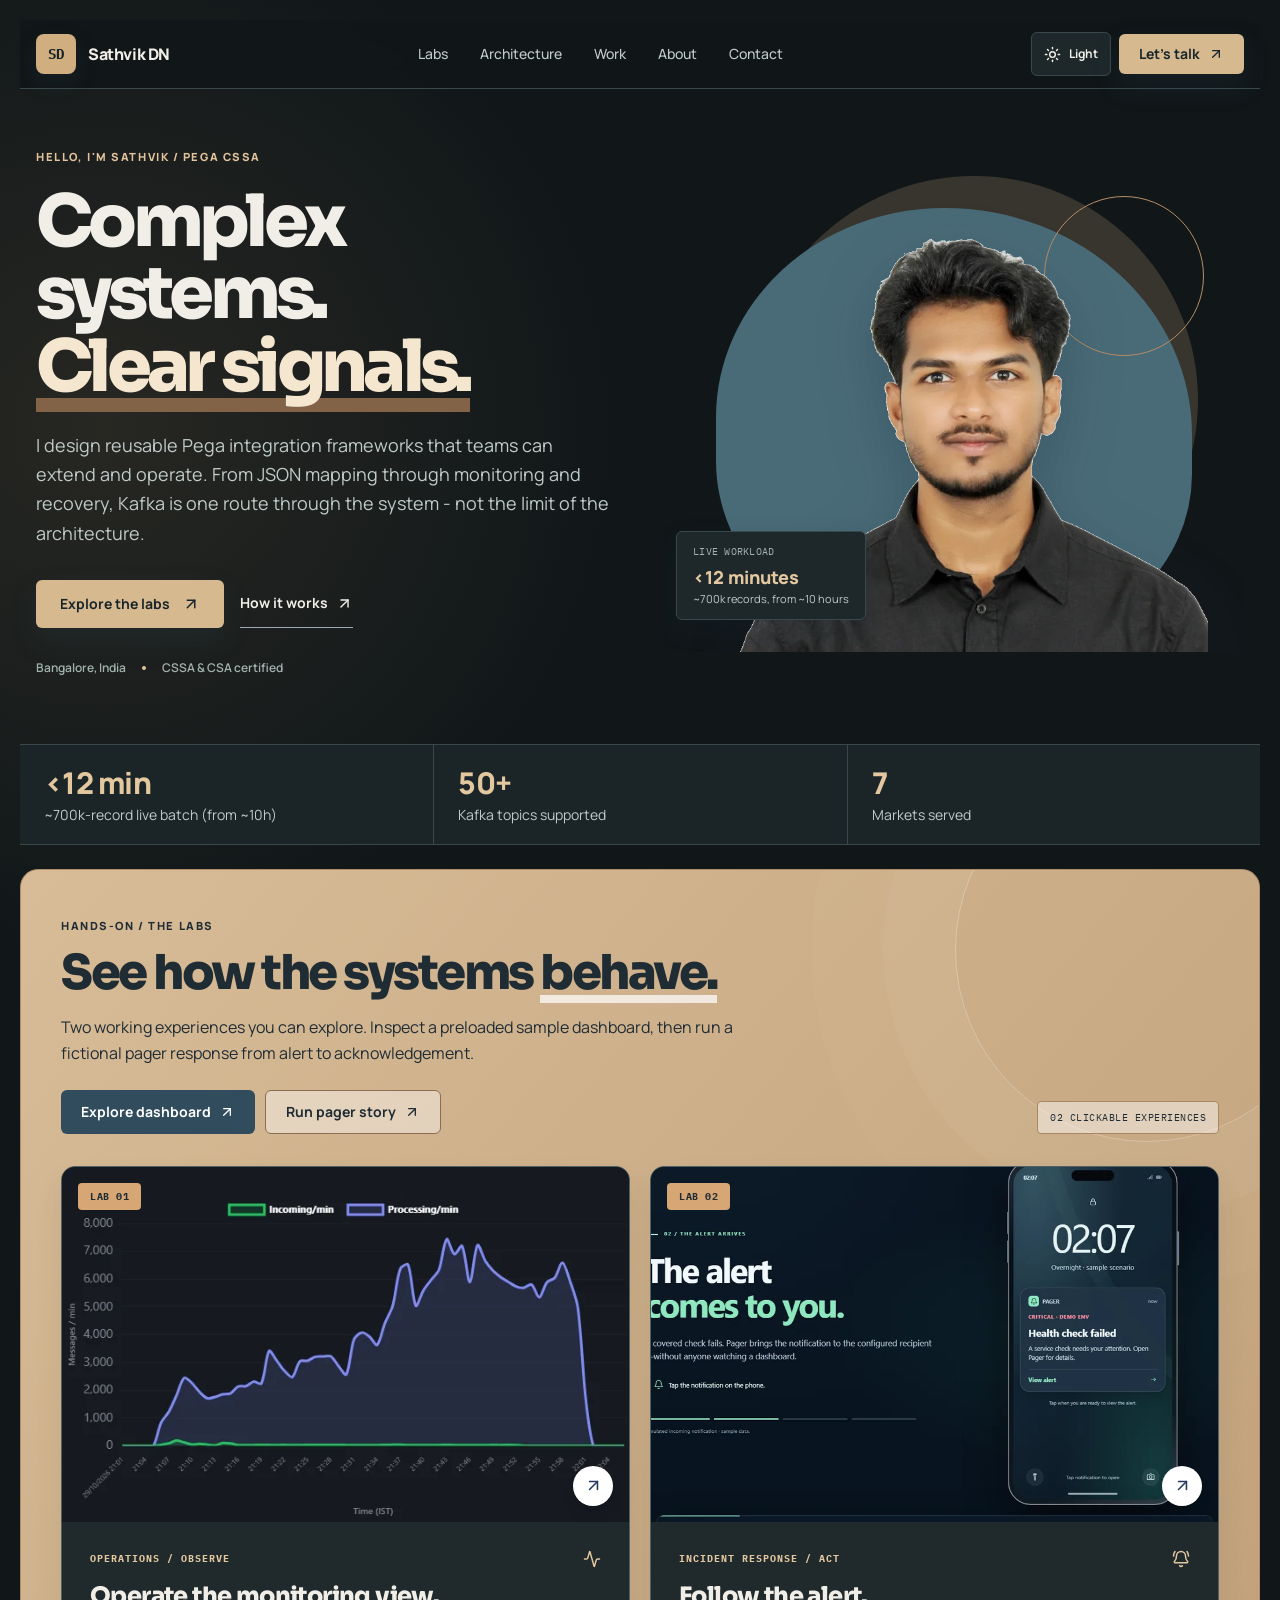
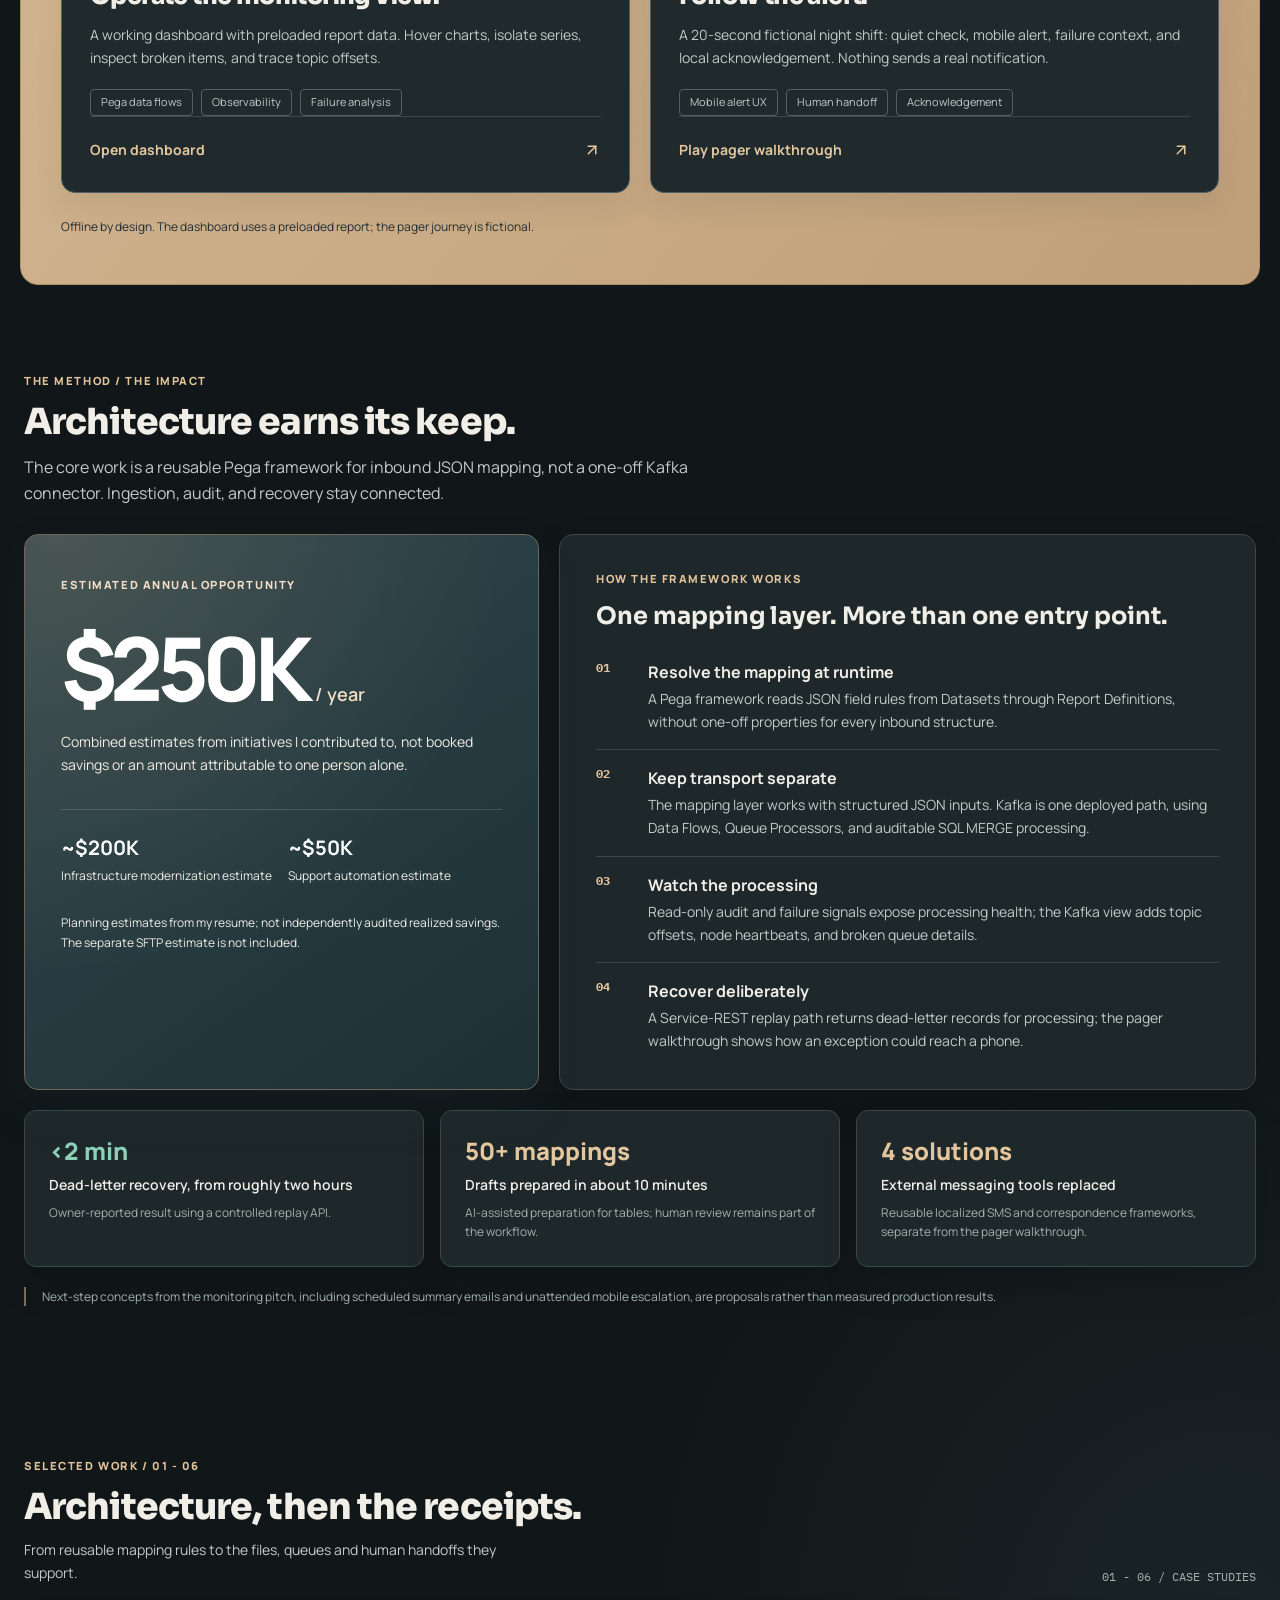
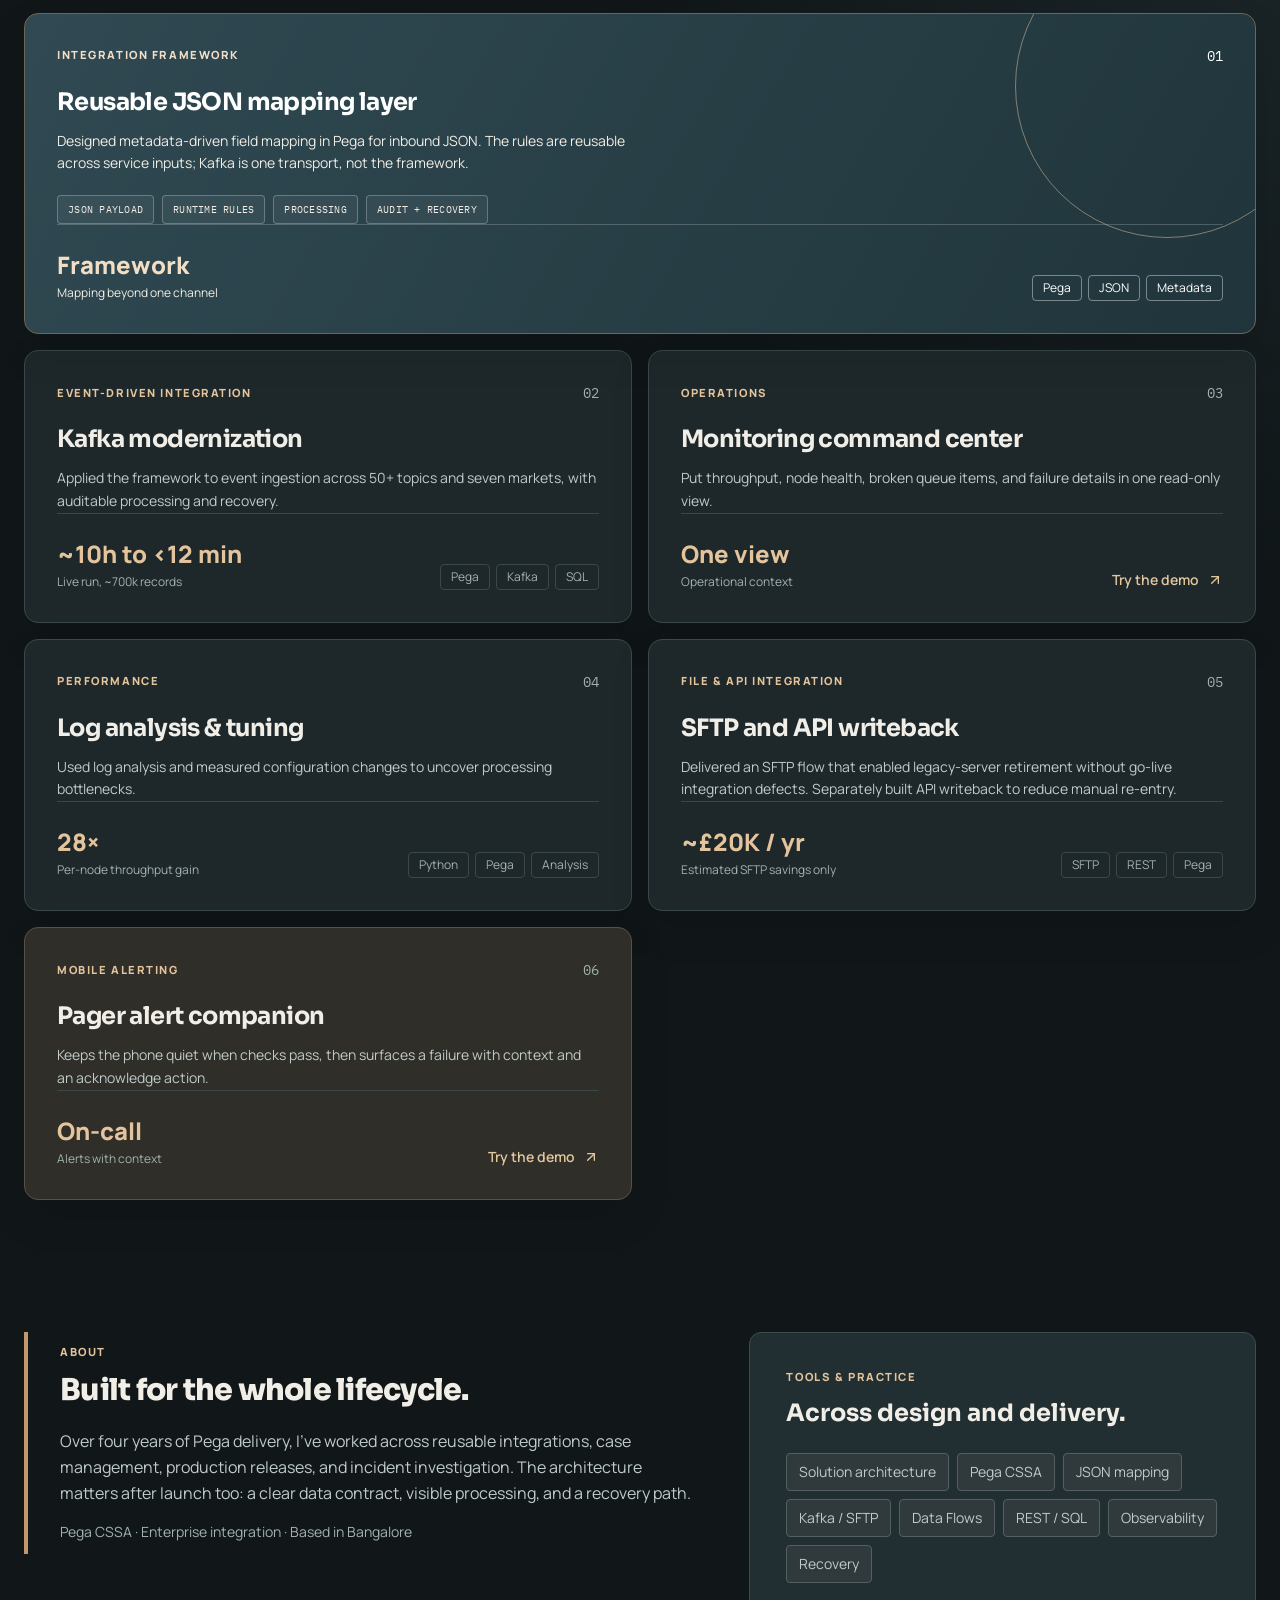
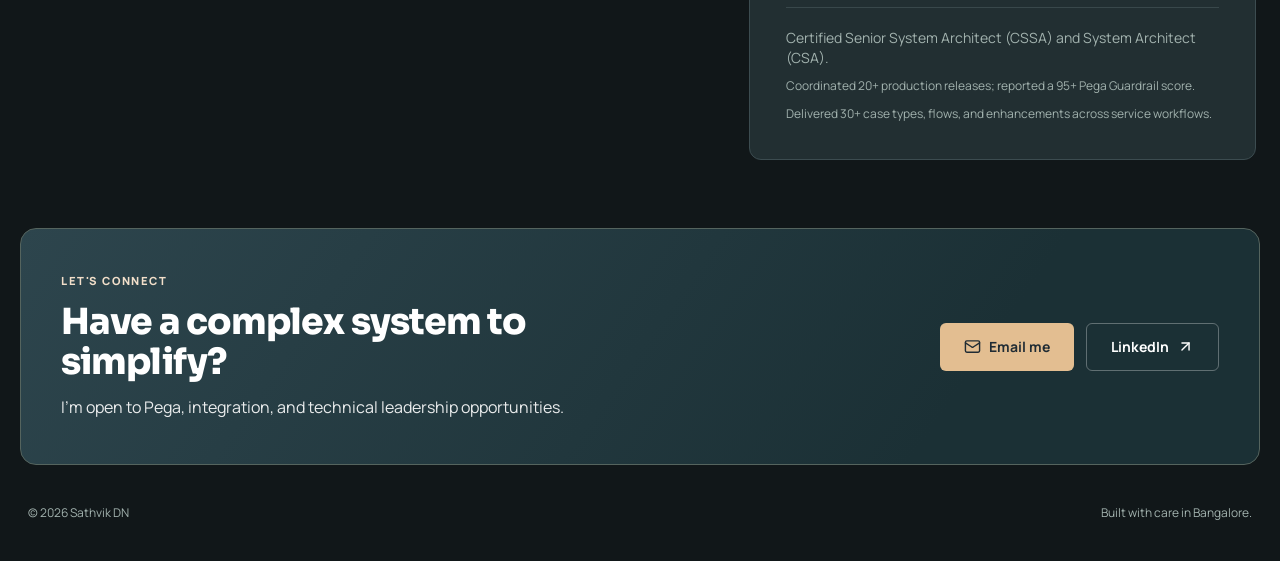
==== index.html @ d4ae4725 "Publish static portfolio site" ====
<!doctype html>
<html lang="en">
  <head>
    <meta charset="UTF-8" />
    <link rel="icon" type="image/svg+xml" href="./favicon.svg" />
    <meta name="viewport" content="width=device-width, initial-scale=1.0" />
    <title>Sathvik DN | Integration &amp; Solution Architecture</title>
    <meta name="description" content="Pega CSSA building reusable JSON mapping frameworks, Kafka integrations, operational monitoring and recovery paths. Explore interactive architecture labs." />
    <meta name="theme-color" content="#111719" />
    <script>
      try {
        document.documentElement.dataset.theme = localStorage.getItem('portfolio-theme') === 'light' ? 'light' : 'dark'
      } catch {
        document.documentElement.dataset.theme = 'dark'
      }
      document.querySelector('meta[name="theme-color"]').content = document.documentElement.dataset.theme === 'dark' ? '#111719' : '#ebe7df'
    </script>
    <meta property="og:title" content="Sathvik DN | Integration &amp; Solution Architecture" />
    <meta property="og:description" content="Architecture that ships: reusable mapping frameworks, observable processing, and two interactive labs." />
    <meta property="og:type" content="website" />
    <link rel="preconnect" href="https://fonts.googleapis.com" />
    <link rel="preconnect" href="https://fonts.gstatic.com" crossorigin />
    <link href="https://fonts.googleapis.com/css2?family=IBM+Plex+Mono:wght@400;500;600;700&family=Manrope:wght@400;500;600;700;800&family=Sora:wght@400;600;700;800&display=swap" rel="stylesheet" />
    <script type="module" crossorigin src="./assets/index-BDauHjuZ.js"></script>
    <link rel="stylesheet" crossorigin href="./assets/index-CtzD6xpS.css">
  </head>
  <body>
    <div id="root"></div>
  </body>
</html>
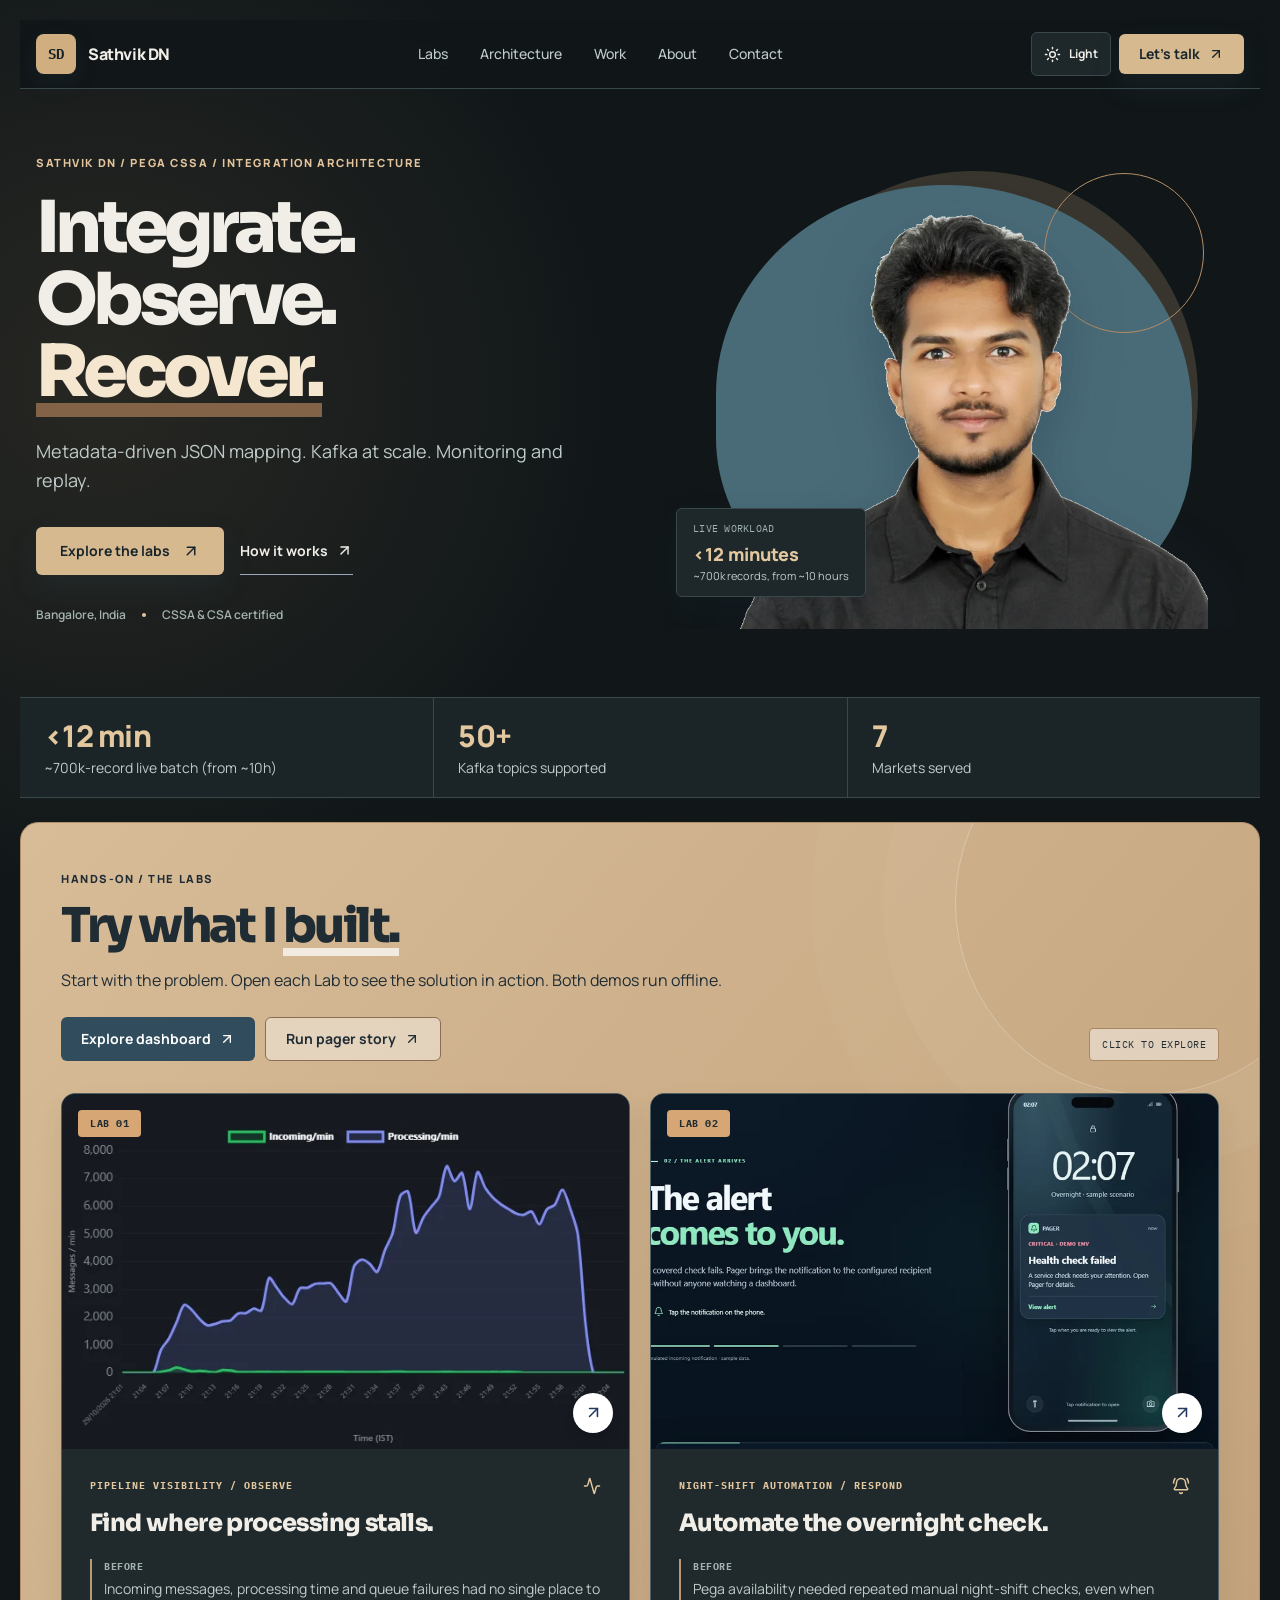
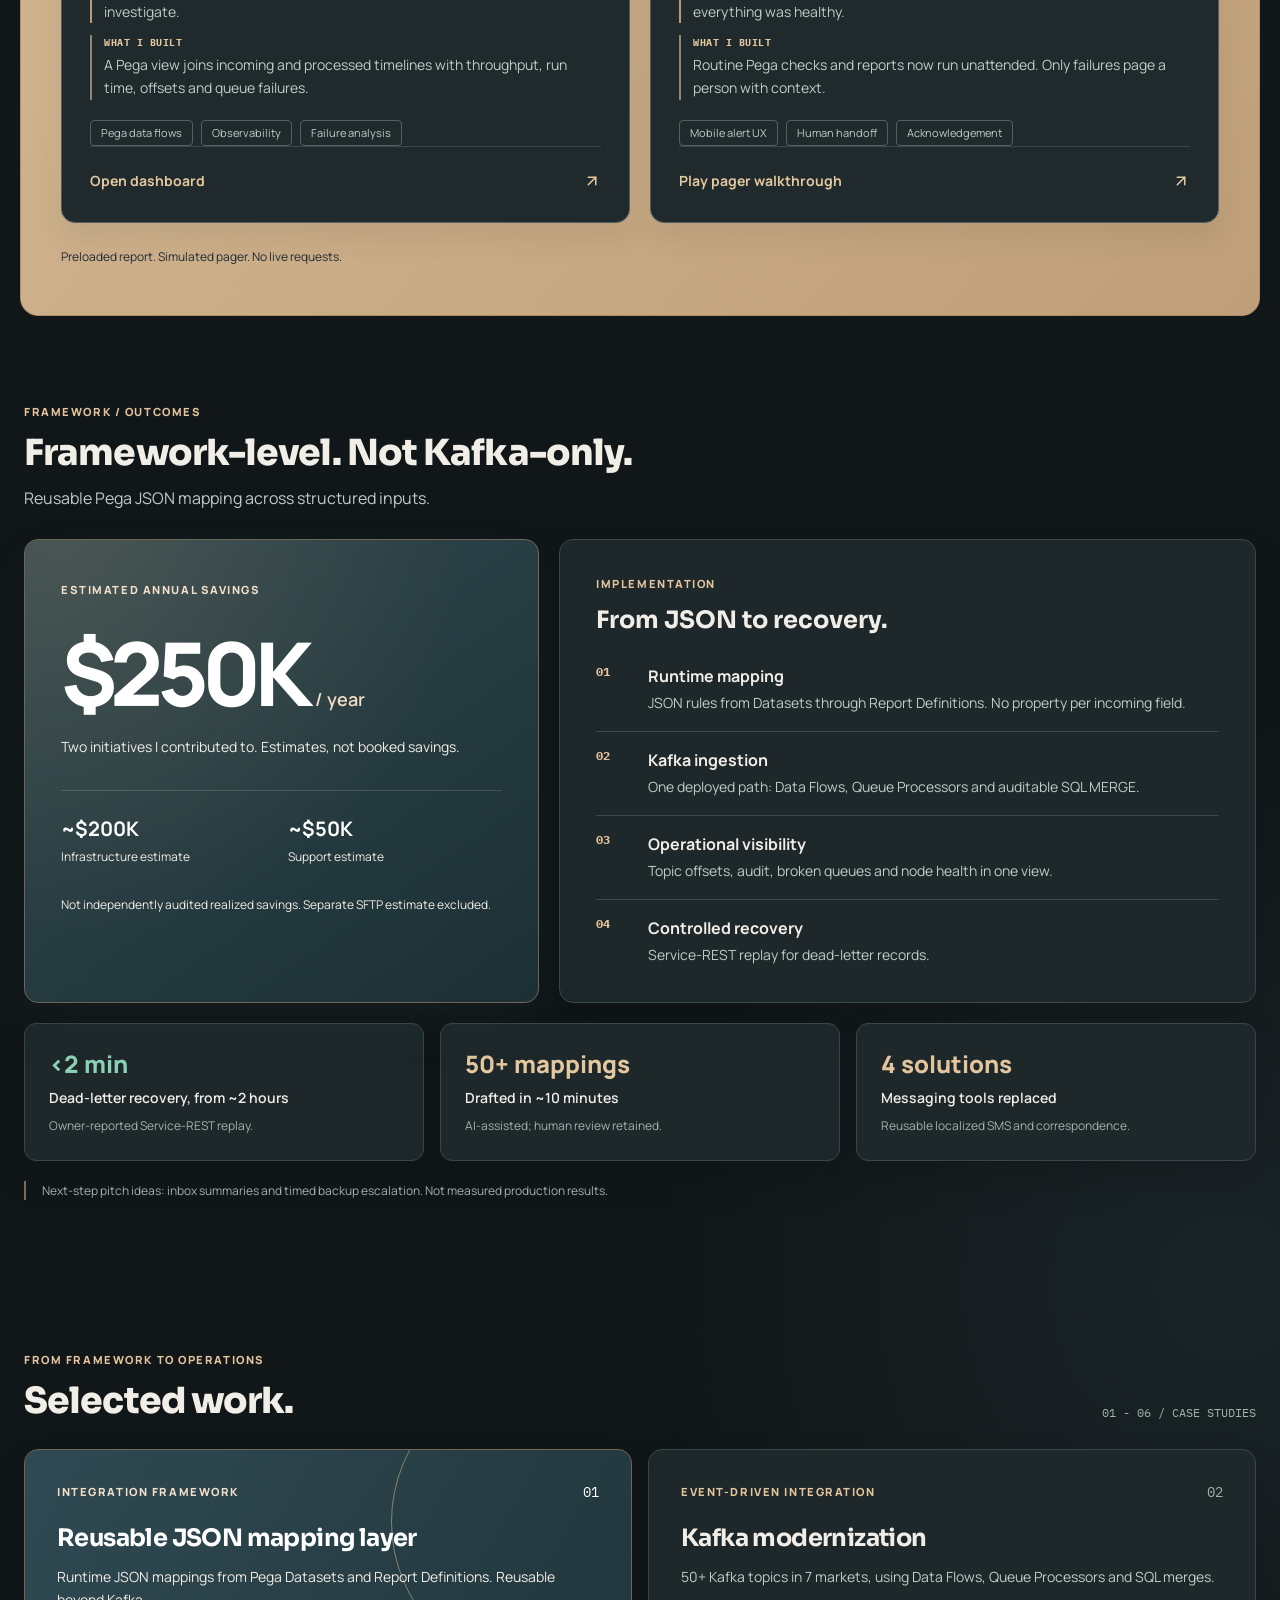
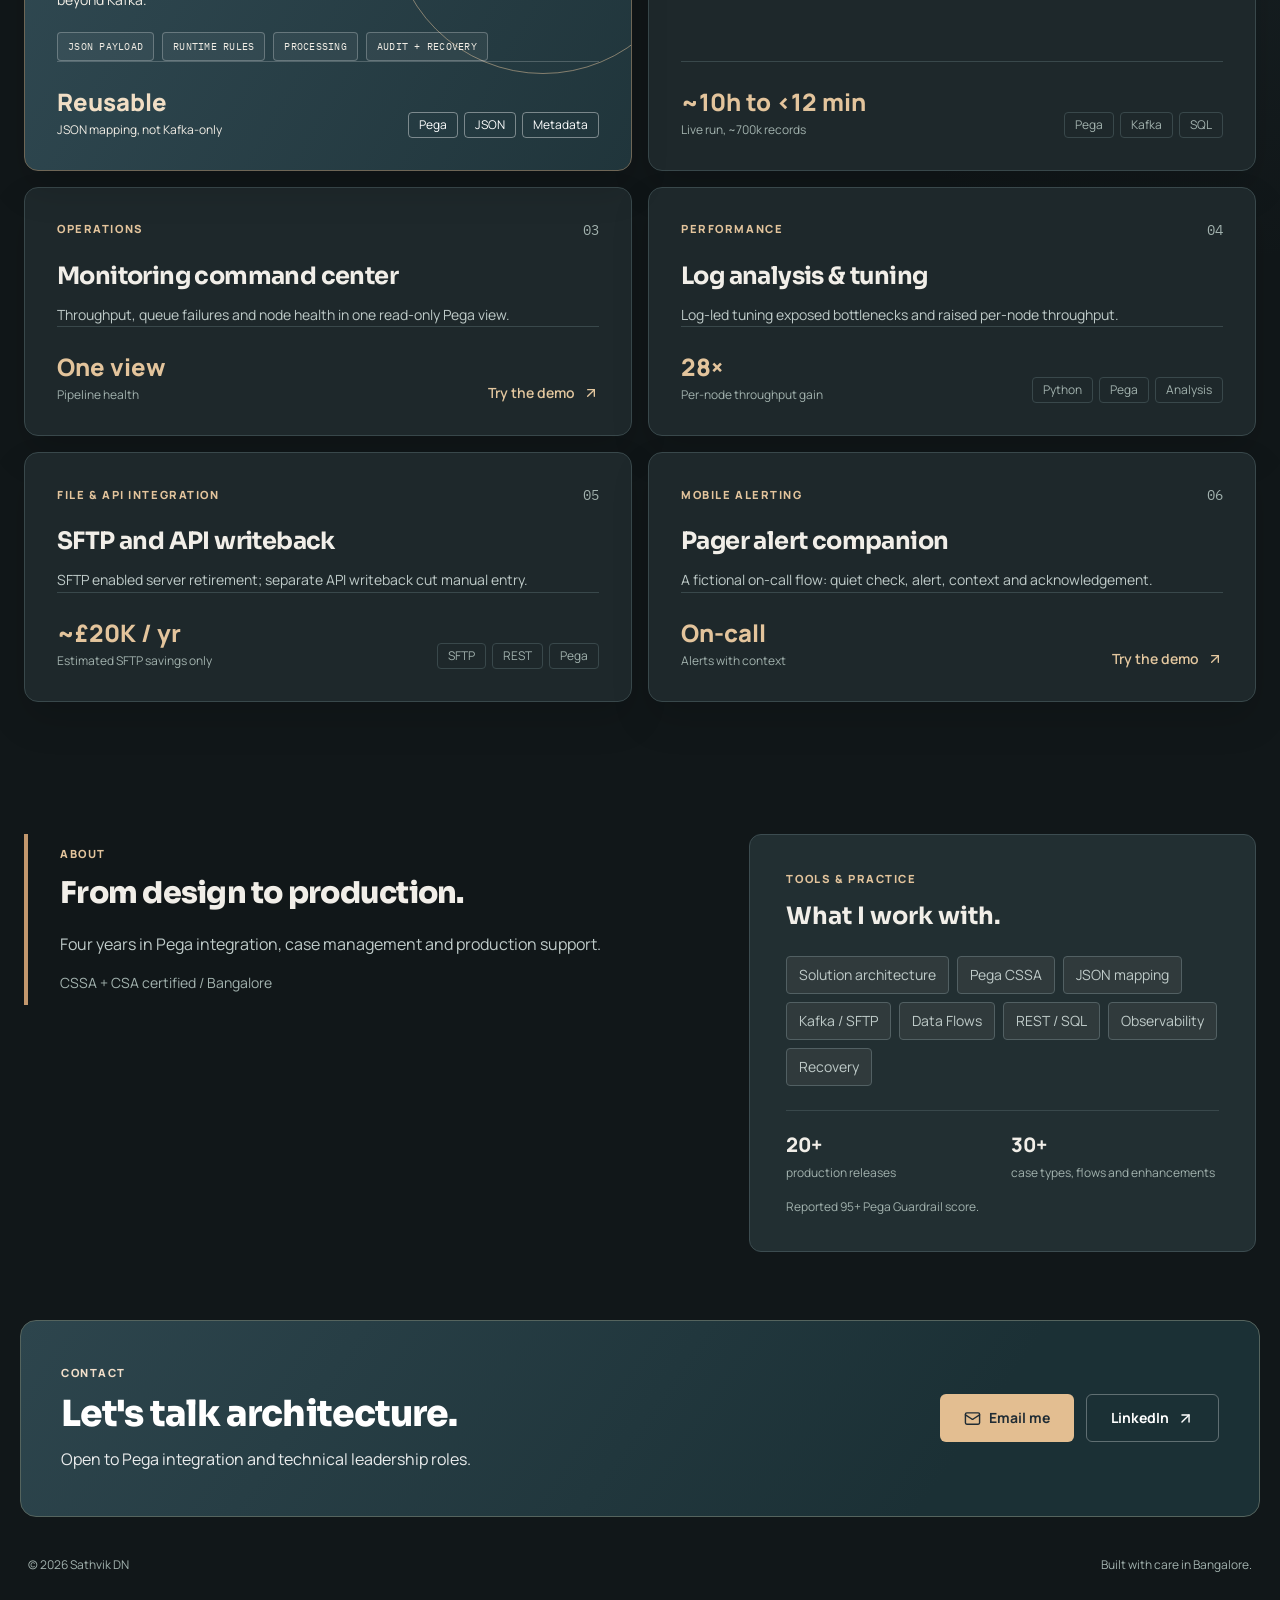
==== commit 79e6f5a8: "Update portfolio Labs and work layout" ====
--- a/index.html
+++ b/index.html
@@ -4,8 +4,8 @@
     <meta charset="UTF-8" />
     <link rel="icon" type="image/svg+xml" href="./favicon.svg" />
     <meta name="viewport" content="width=device-width, initial-scale=1.0" />
-    <title>Sathvik DN | Integration &amp; Solution Architecture</title>
-    <meta name="description" content="Pega CSSA building reusable JSON mapping frameworks, Kafka integrations, operational monitoring and recovery paths. Explore interactive architecture labs." />
+    <title>Sathvik DN | Pega CSSA &amp; Integration Engineering</title>
+    <meta name="description" content="Framework-level JSON mapping, 50+ Kafka topics, monitoring and recovery. Explore two offline labs." />
     <meta name="theme-color" content="#111719" />
     <script>
       try {
@@ -15,14 +15,14 @@
       }
       document.querySelector('meta[name="theme-color"]').content = document.documentElement.dataset.theme === 'dark' ? '#111719' : '#ebe7df'
     </script>
-    <meta property="og:title" content="Sathvik DN | Integration &amp; Solution Architecture" />
-    <meta property="og:description" content="Architecture that ships: reusable mapping frameworks, observable processing, and two interactive labs." />
+    <meta property="og:title" content="Sathvik DN | Pega CSSA &amp; Integration Engineering" />
+    <meta property="og:description" content="Pega integration frameworks, Kafka delivery and operational tooling. Explore the labs." />
     <meta property="og:type" content="website" />
     <link rel="preconnect" href="https://fonts.googleapis.com" />
     <link rel="preconnect" href="https://fonts.gstatic.com" crossorigin />
     <link href="https://fonts.googleapis.com/css2?family=IBM+Plex+Mono:wght@400;500;600;700&family=Manrope:wght@400;500;600;700;800&family=Sora:wght@400;600;700;800&display=swap" rel="stylesheet" />
-    <script type="module" crossorigin src="./assets/index-BDauHjuZ.js"></script>
-    <link rel="stylesheet" crossorigin href="./assets/index-CtzD6xpS.css">
+    <script type="module" crossorigin src="./assets/index-D3WcVI9D.js"></script>
+    <link rel="stylesheet" crossorigin href="./assets/index-XnU5l_dE.css">
   </head>
   <body>
     <div id="root"></div>
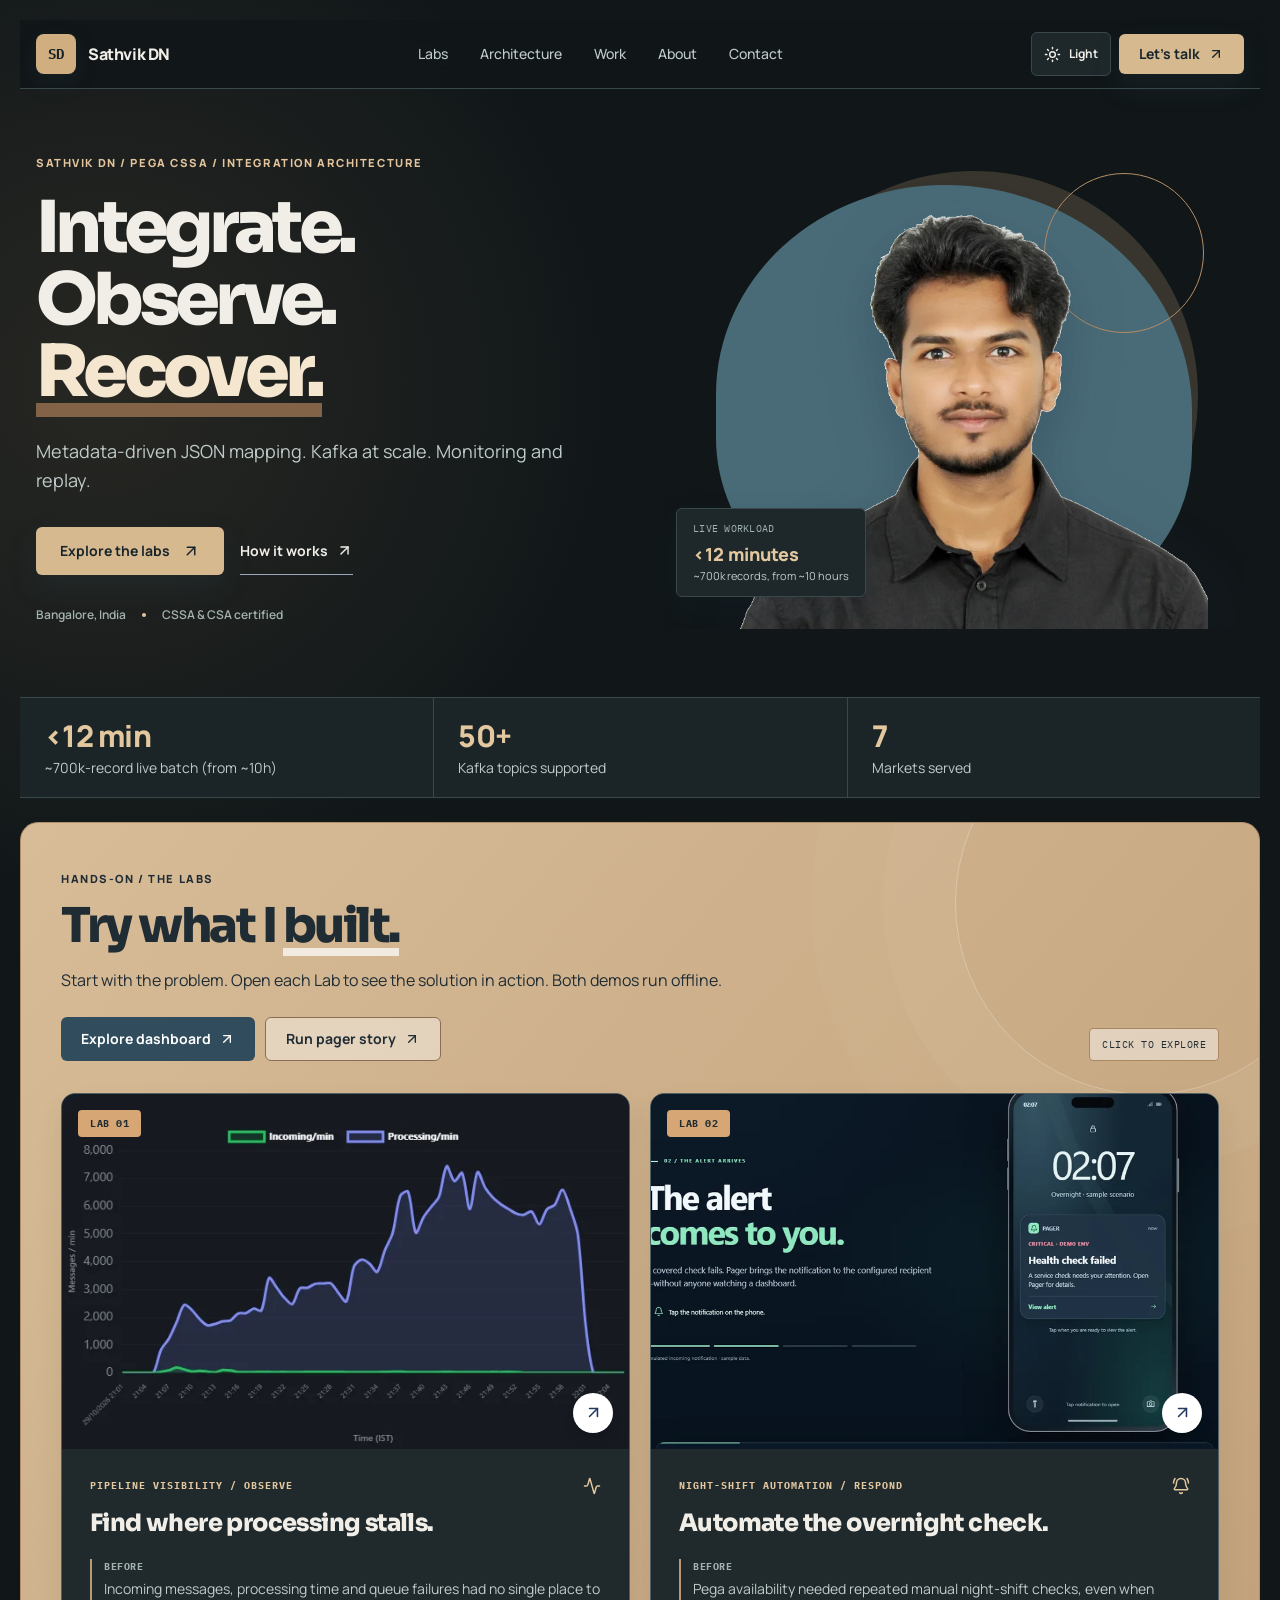
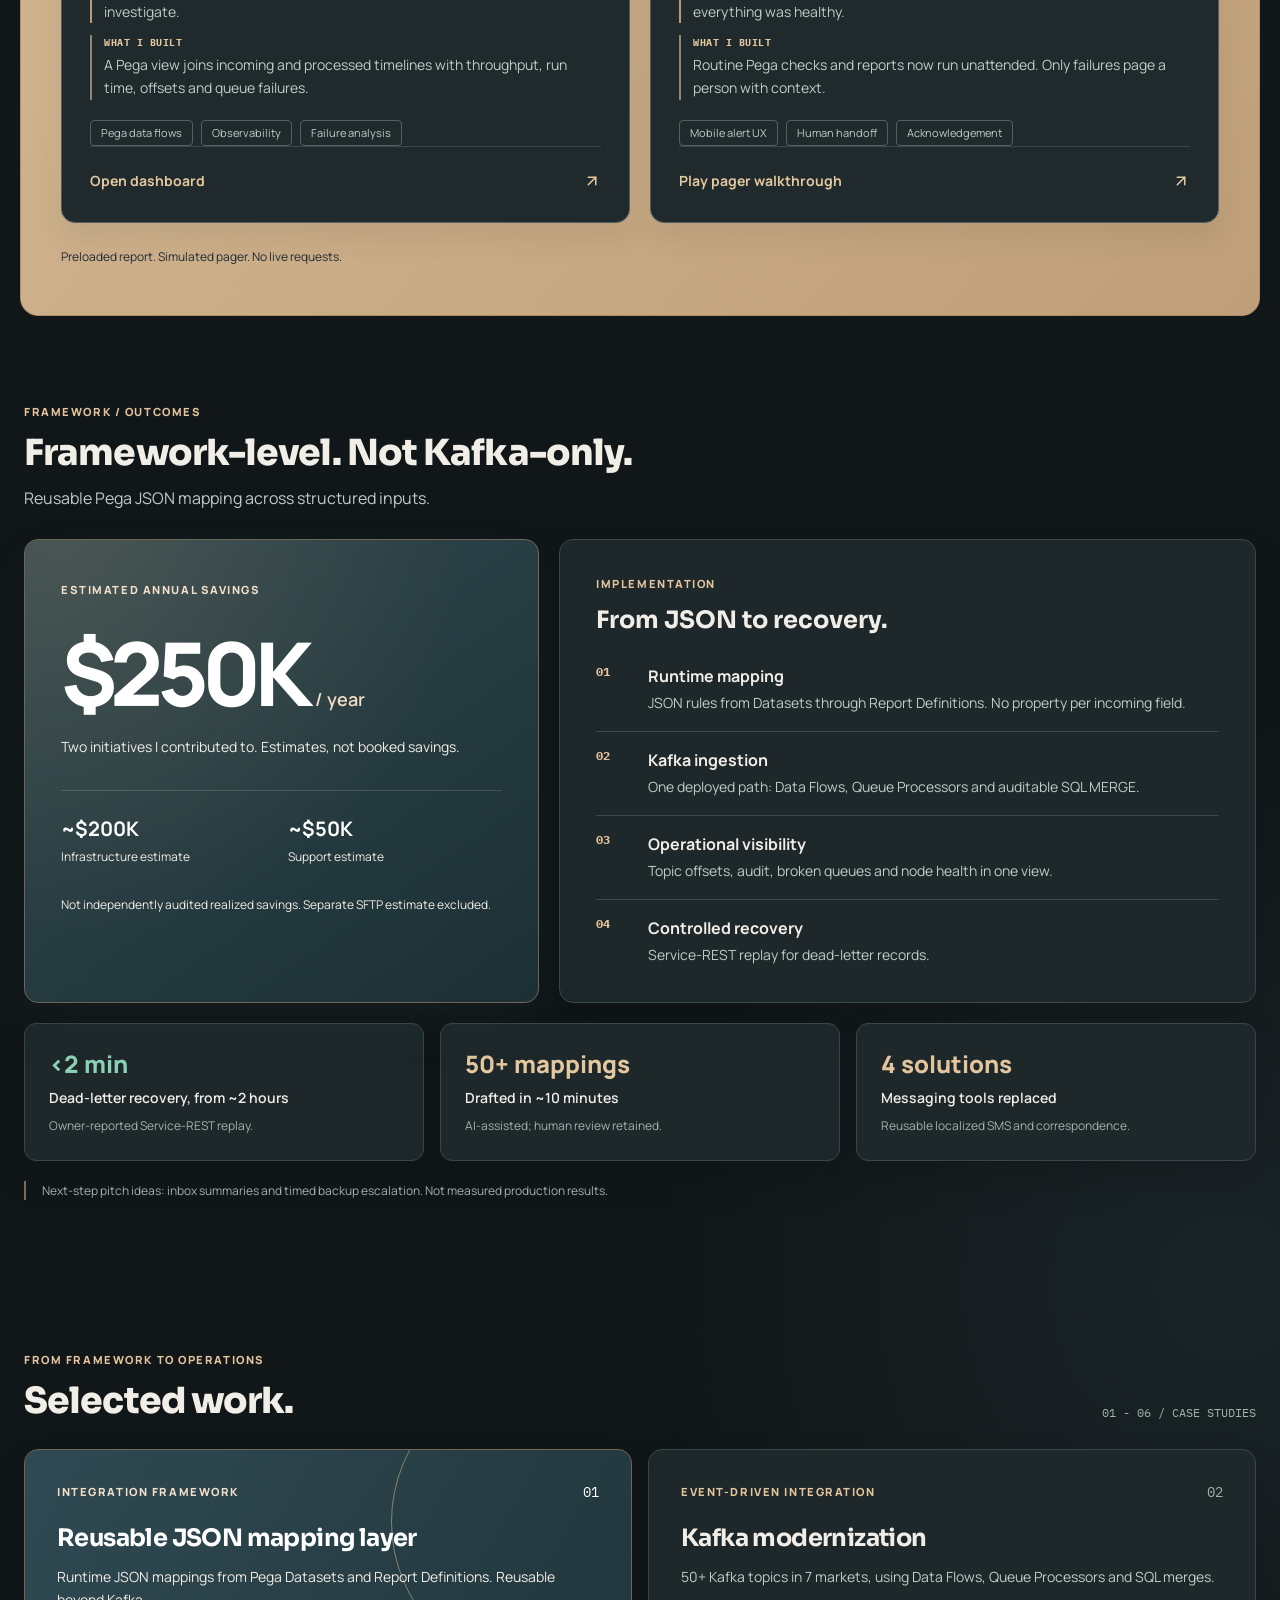
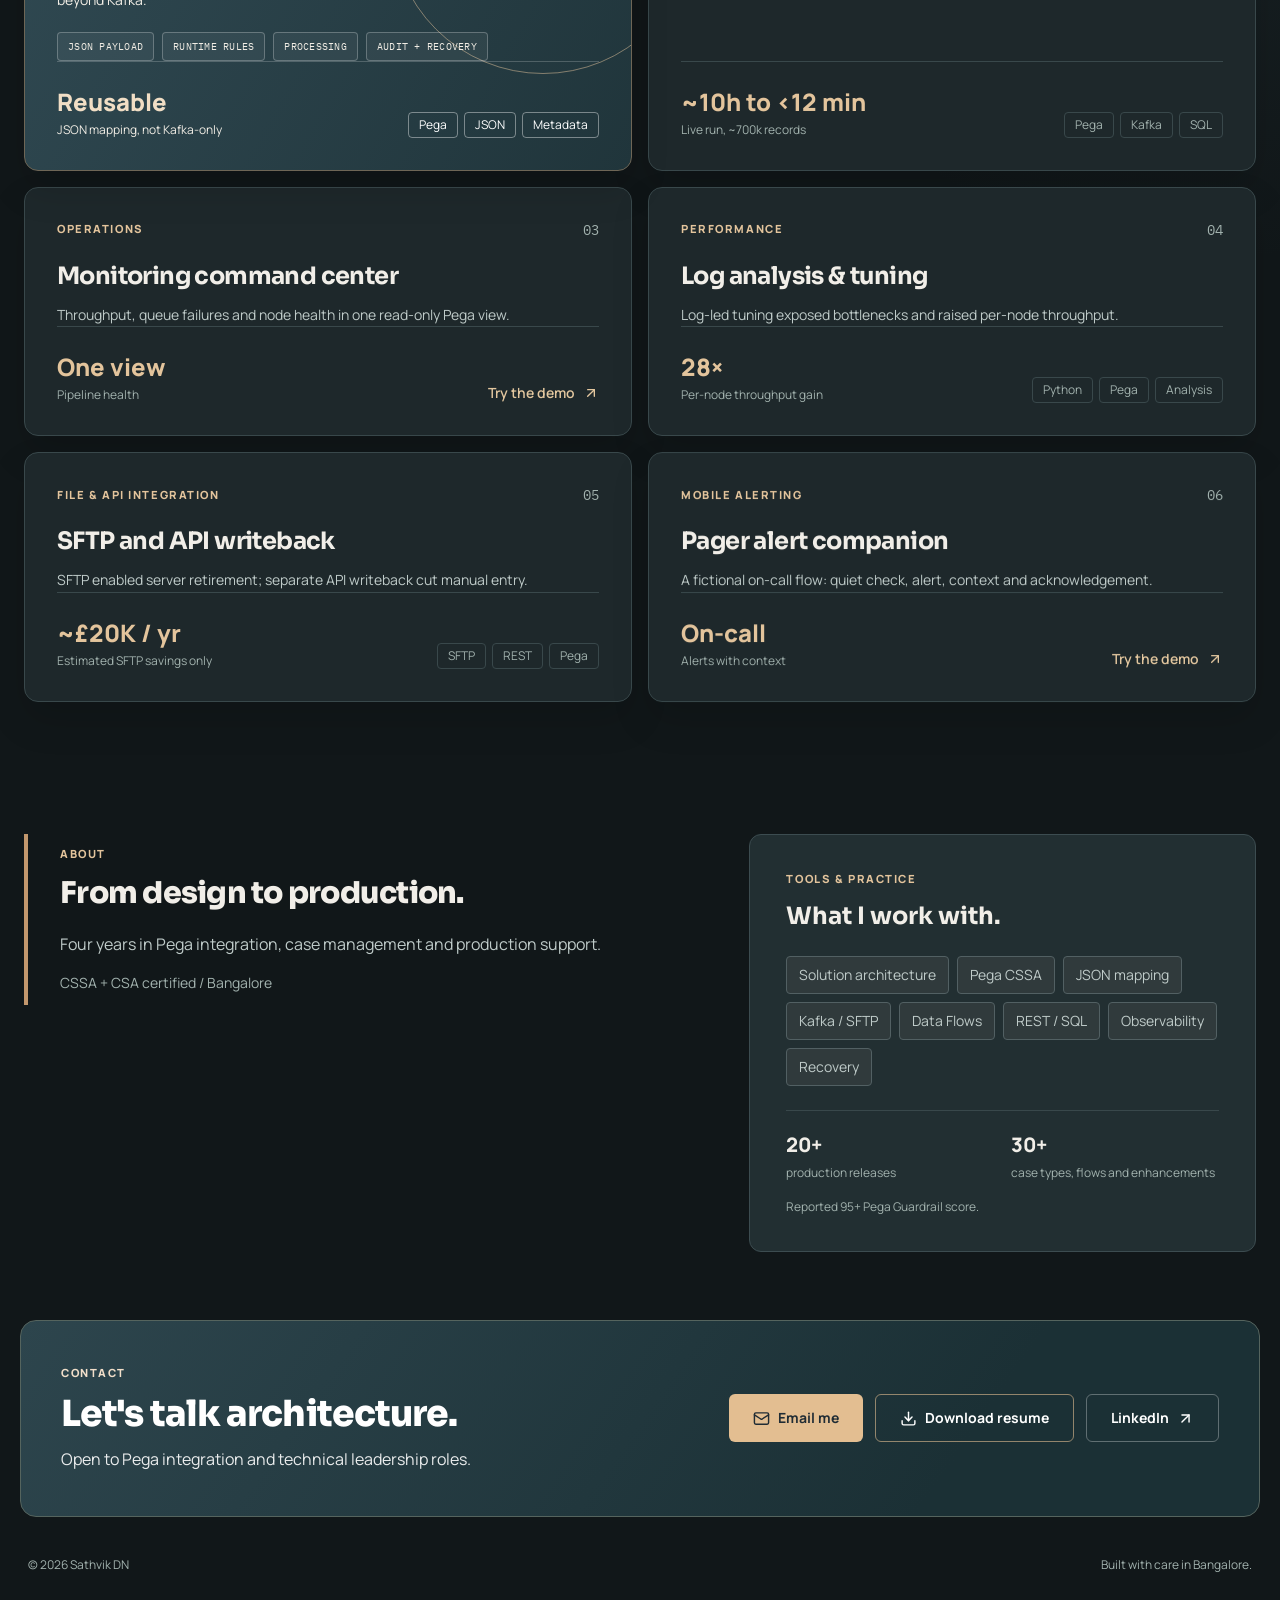
==== commit 143595dc: "Make Contact reachable and add owner-selected resume" ====
--- a/index.html
+++ b/index.html
@@ -21,8 +21,8 @@
     <link rel="preconnect" href="https://fonts.googleapis.com" />
     <link rel="preconnect" href="https://fonts.gstatic.com" crossorigin />
     <link href="https://fonts.googleapis.com/css2?family=IBM+Plex+Mono:wght@400;500;600;700&family=Manrope:wght@400;500;600;700;800&family=Sora:wght@400;600;700;800&display=swap" rel="stylesheet" />
-    <script type="module" crossorigin src="./assets/index-D3WcVI9D.js"></script>
-    <link rel="stylesheet" crossorigin href="./assets/index-XnU5l_dE.css">
+    <script type="module" crossorigin src="./assets/index-Bj2BXL1d.js"></script>
+    <link rel="stylesheet" crossorigin href="./assets/index-DeMnalUz.css">
   </head>
   <body>
     <div id="root"></div>
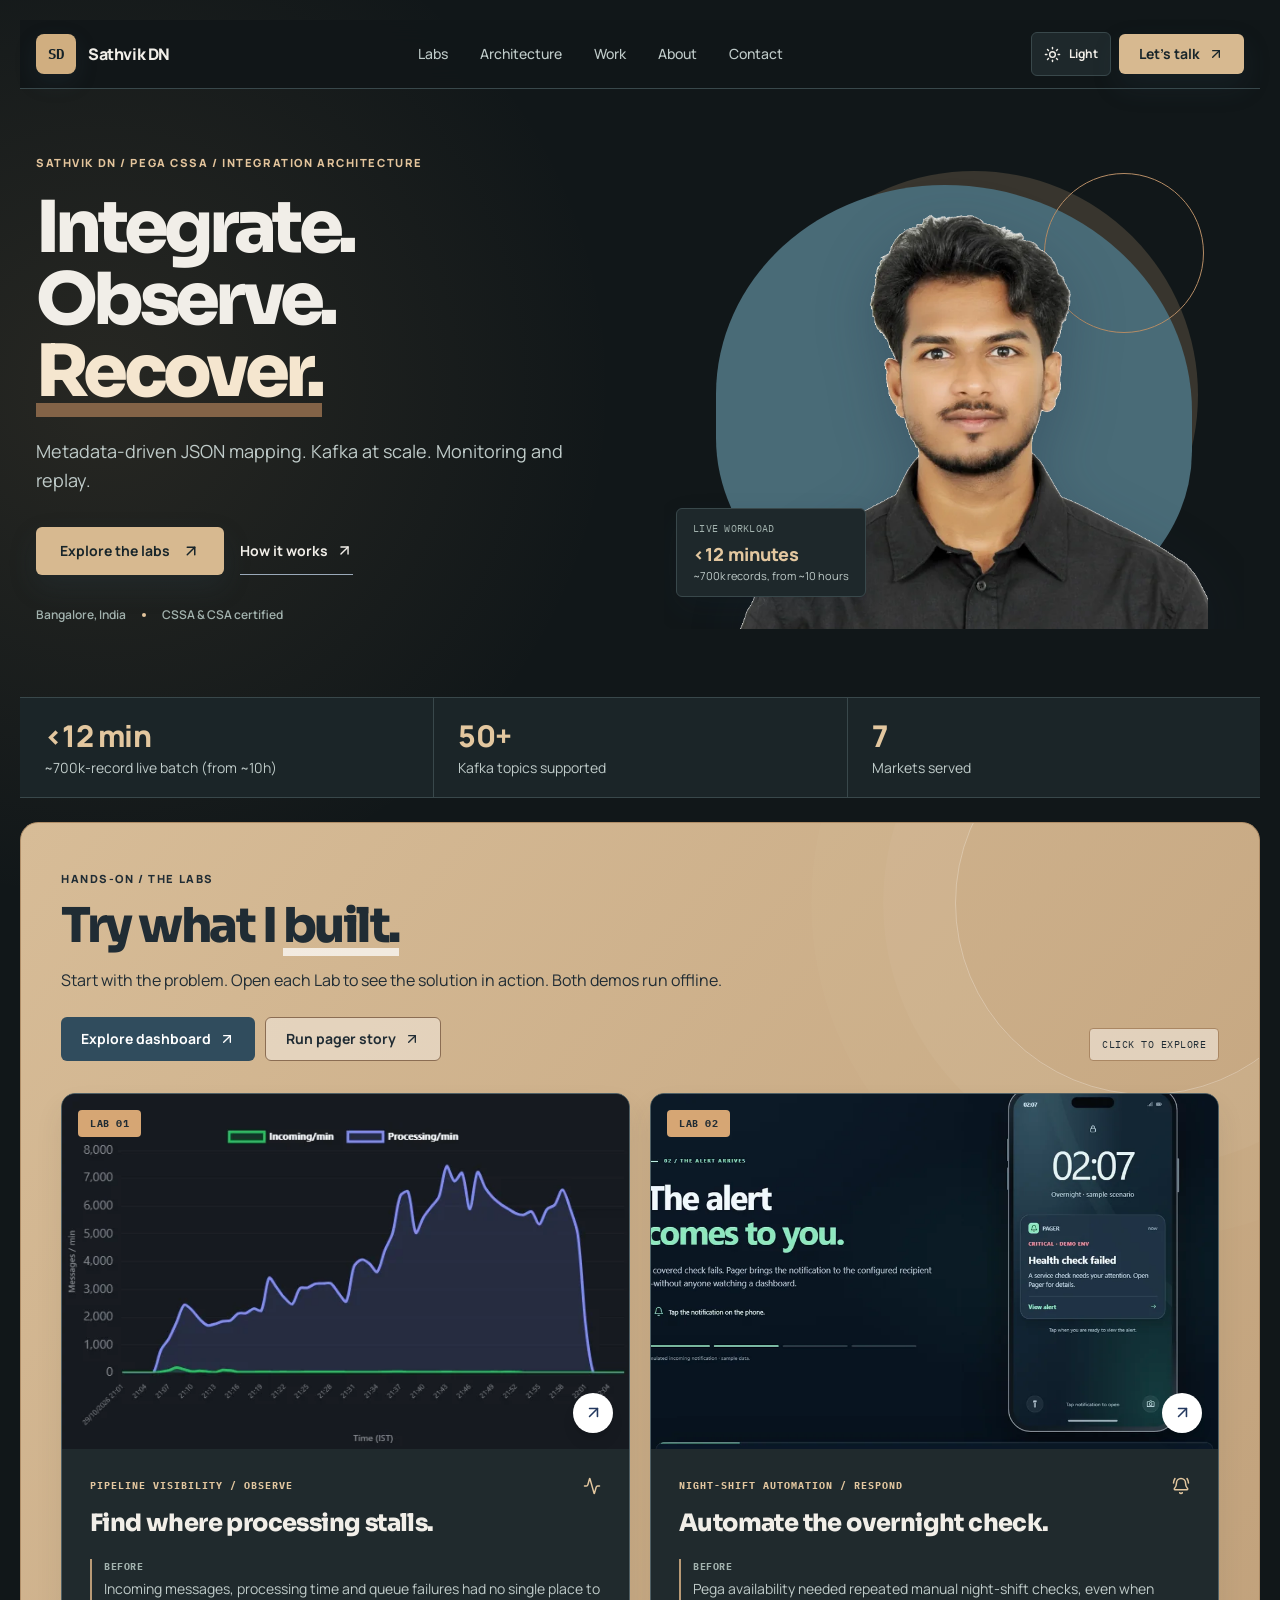
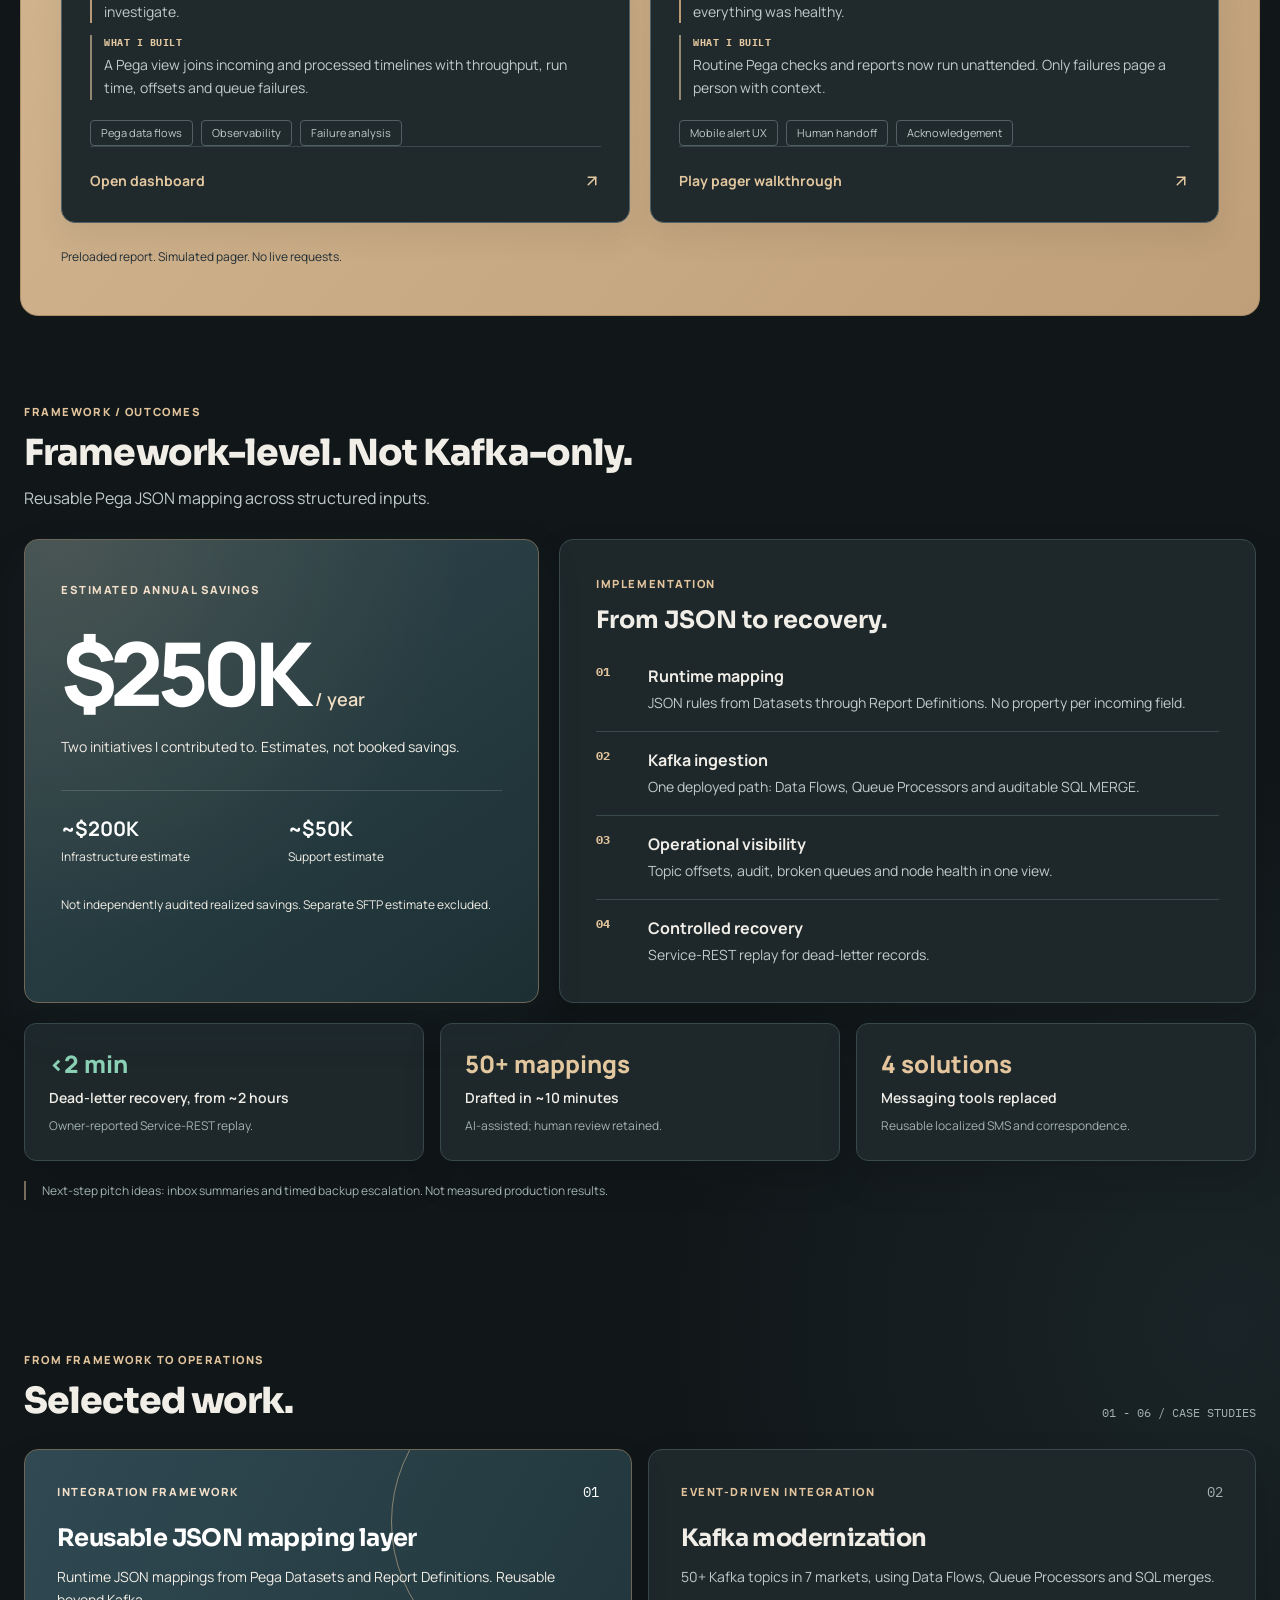
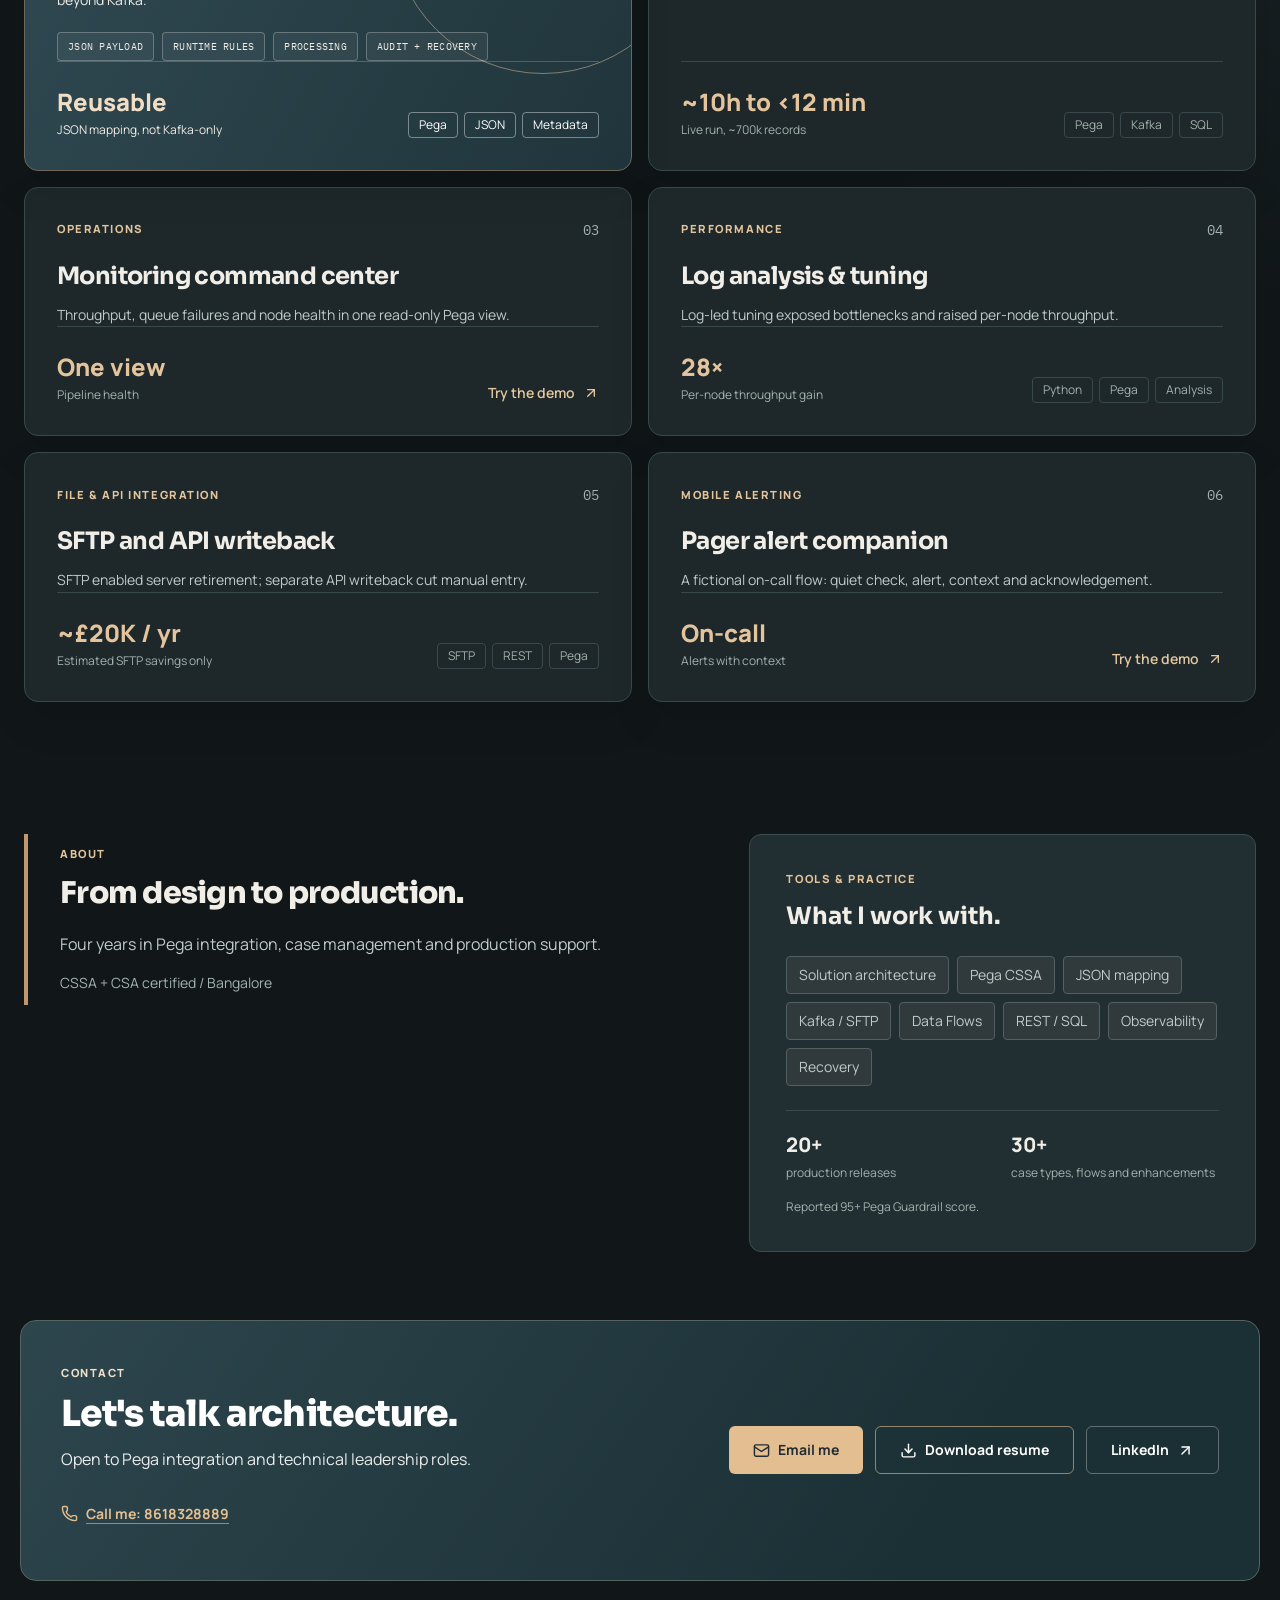
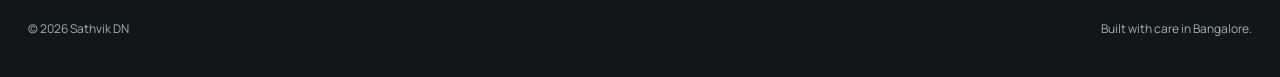
==== commit 02e4241b: "Add direct call link to Contact" ====
--- a/index.html
+++ b/index.html
@@ -21,8 +21,8 @@
     <link rel="preconnect" href="https://fonts.googleapis.com" />
     <link rel="preconnect" href="https://fonts.gstatic.com" crossorigin />
     <link href="https://fonts.googleapis.com/css2?family=IBM+Plex+Mono:wght@400;500;600;700&family=Manrope:wght@400;500;600;700;800&family=Sora:wght@400;600;700;800&display=swap" rel="stylesheet" />
-    <script type="module" crossorigin src="./assets/index-Bj2BXL1d.js"></script>
-    <link rel="stylesheet" crossorigin href="./assets/index-DeMnalUz.css">
+    <script type="module" crossorigin src="./assets/index-CTKKJ0DL.js"></script>
+    <link rel="stylesheet" crossorigin href="./assets/index-ClSf9dVx.css">
   </head>
   <body>
     <div id="root"></div>
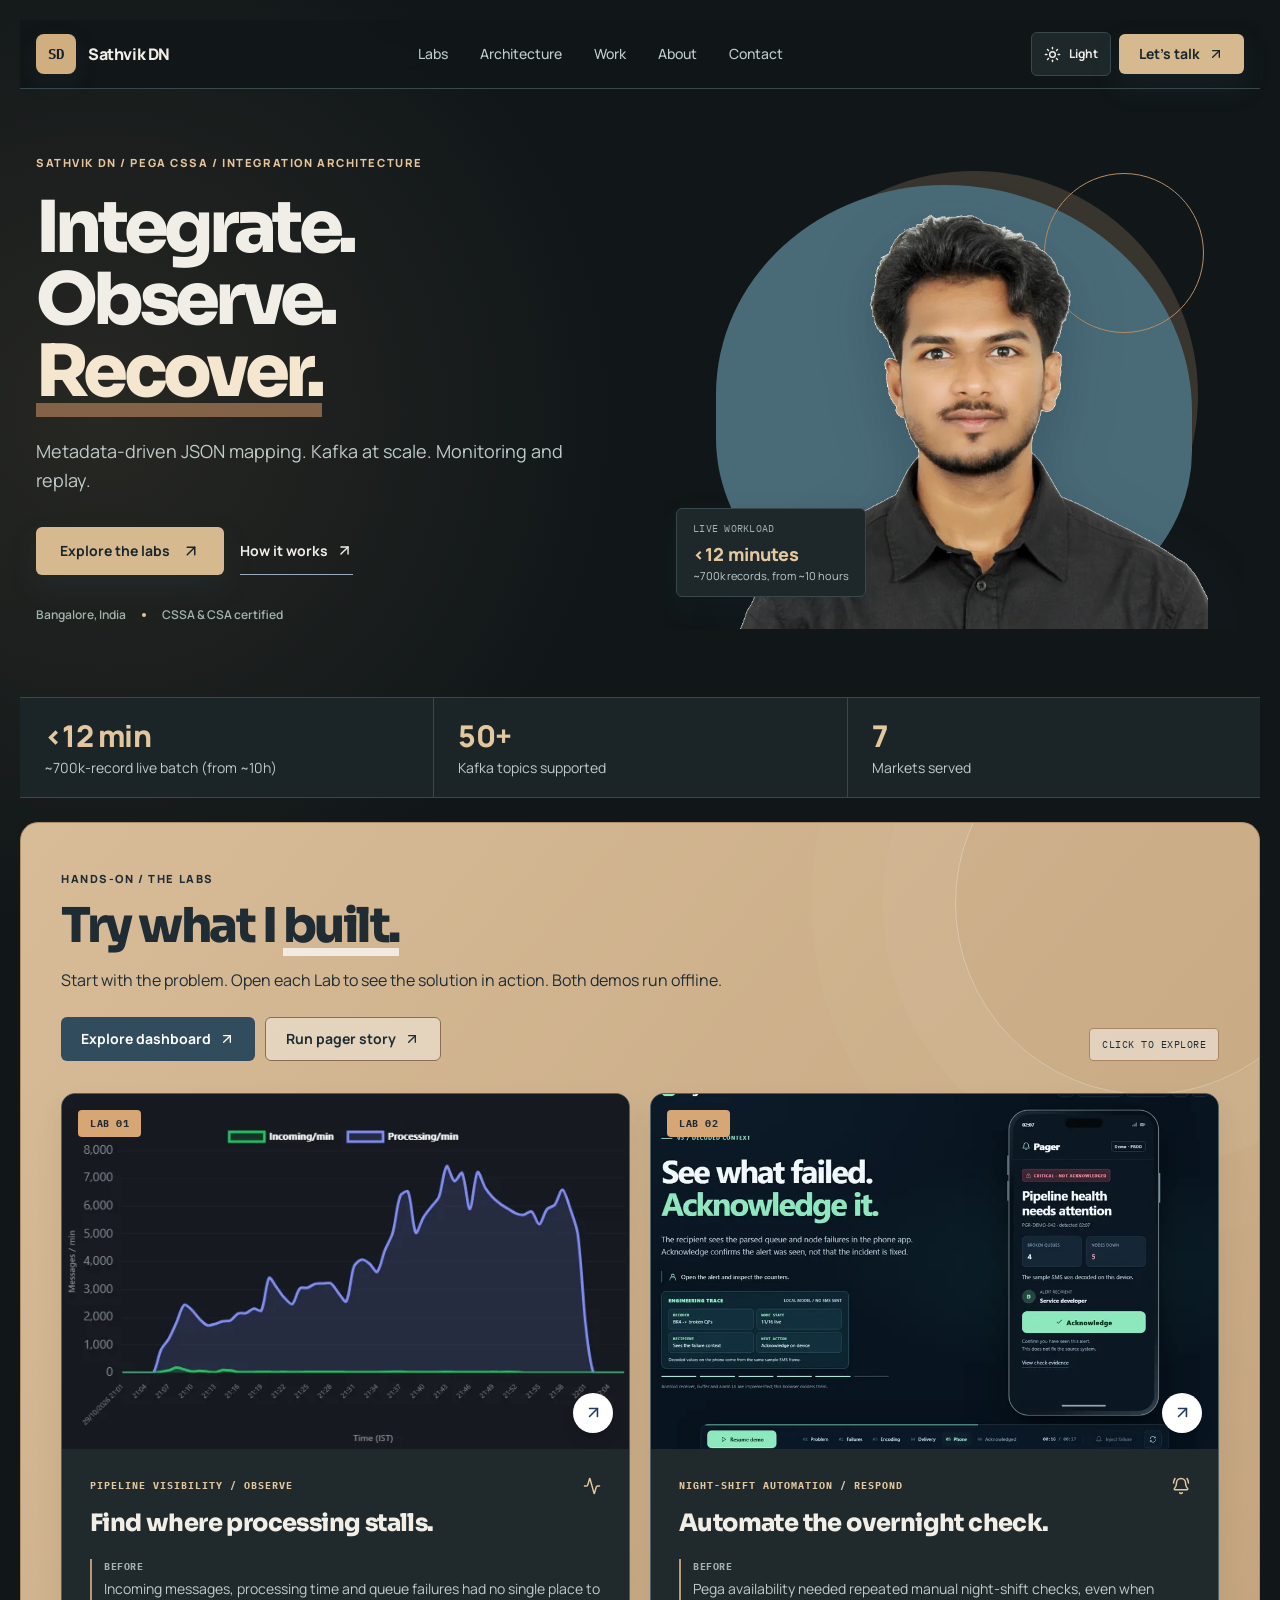
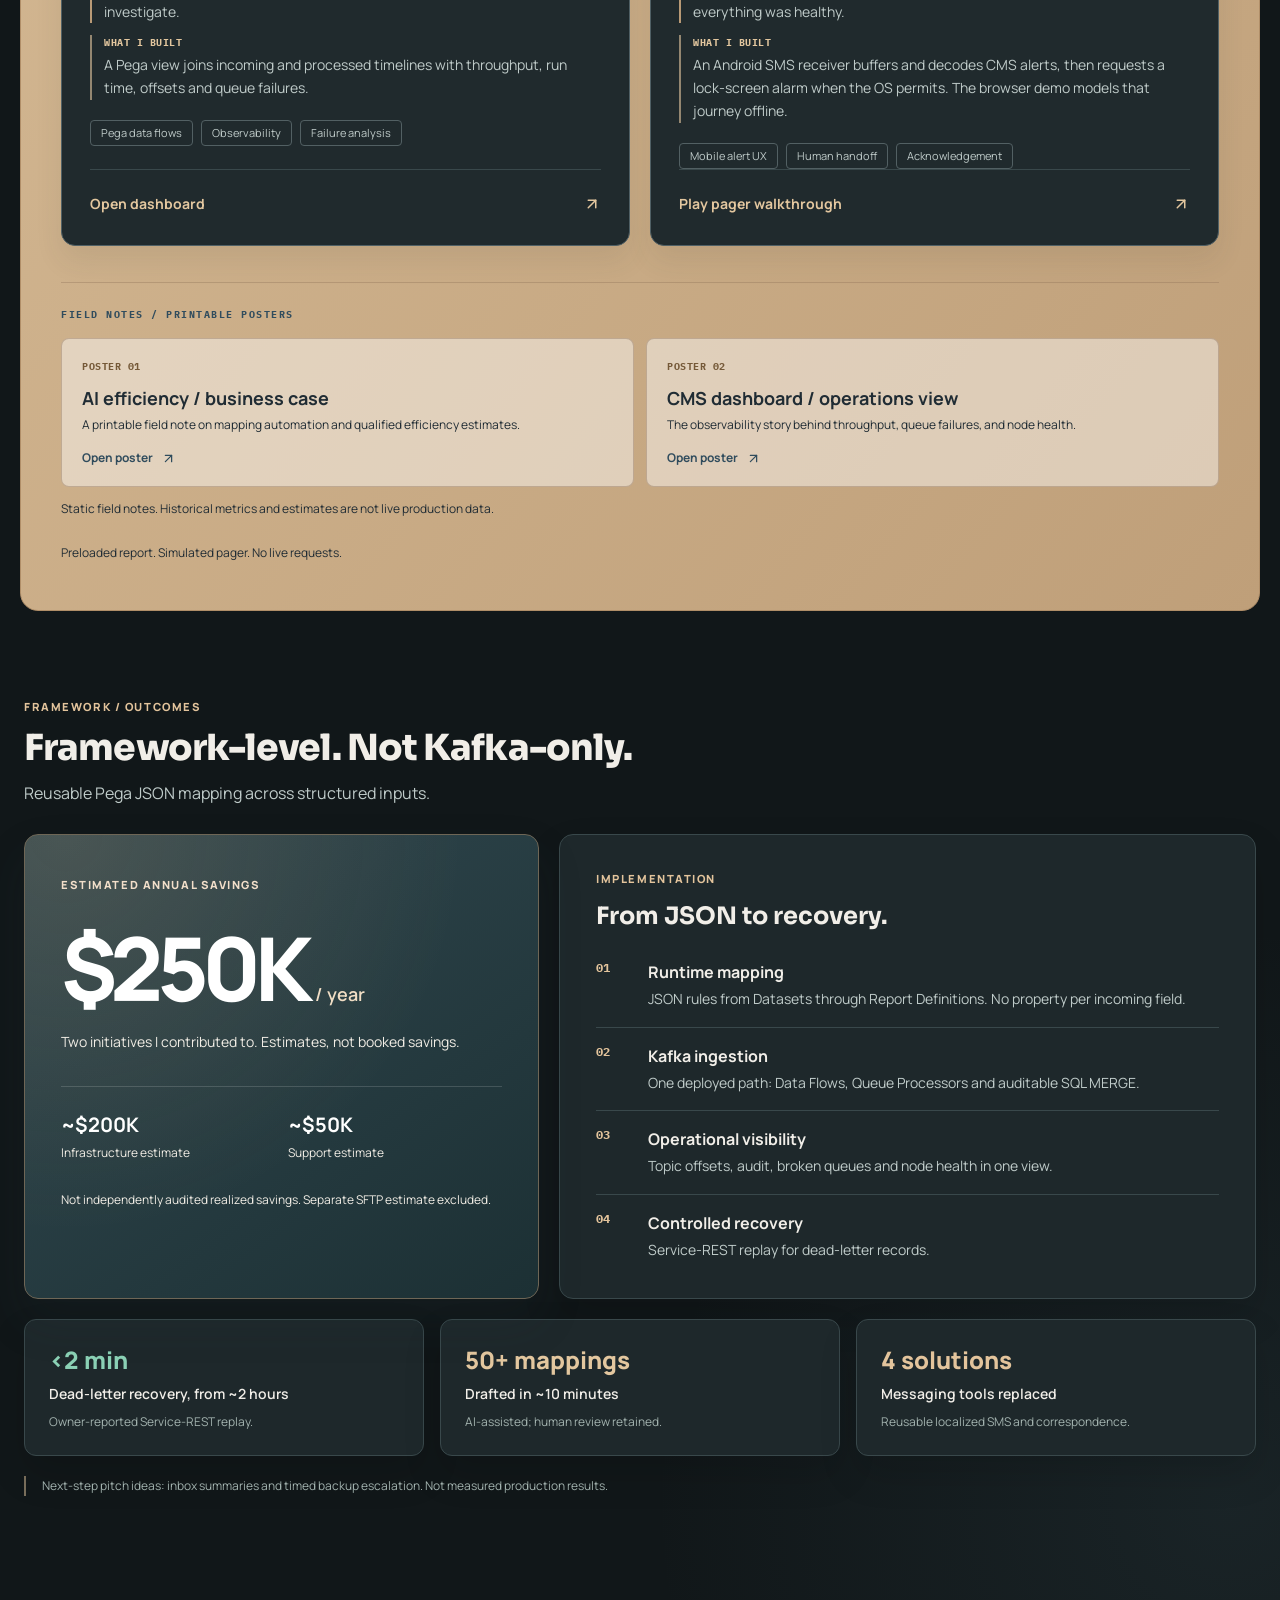
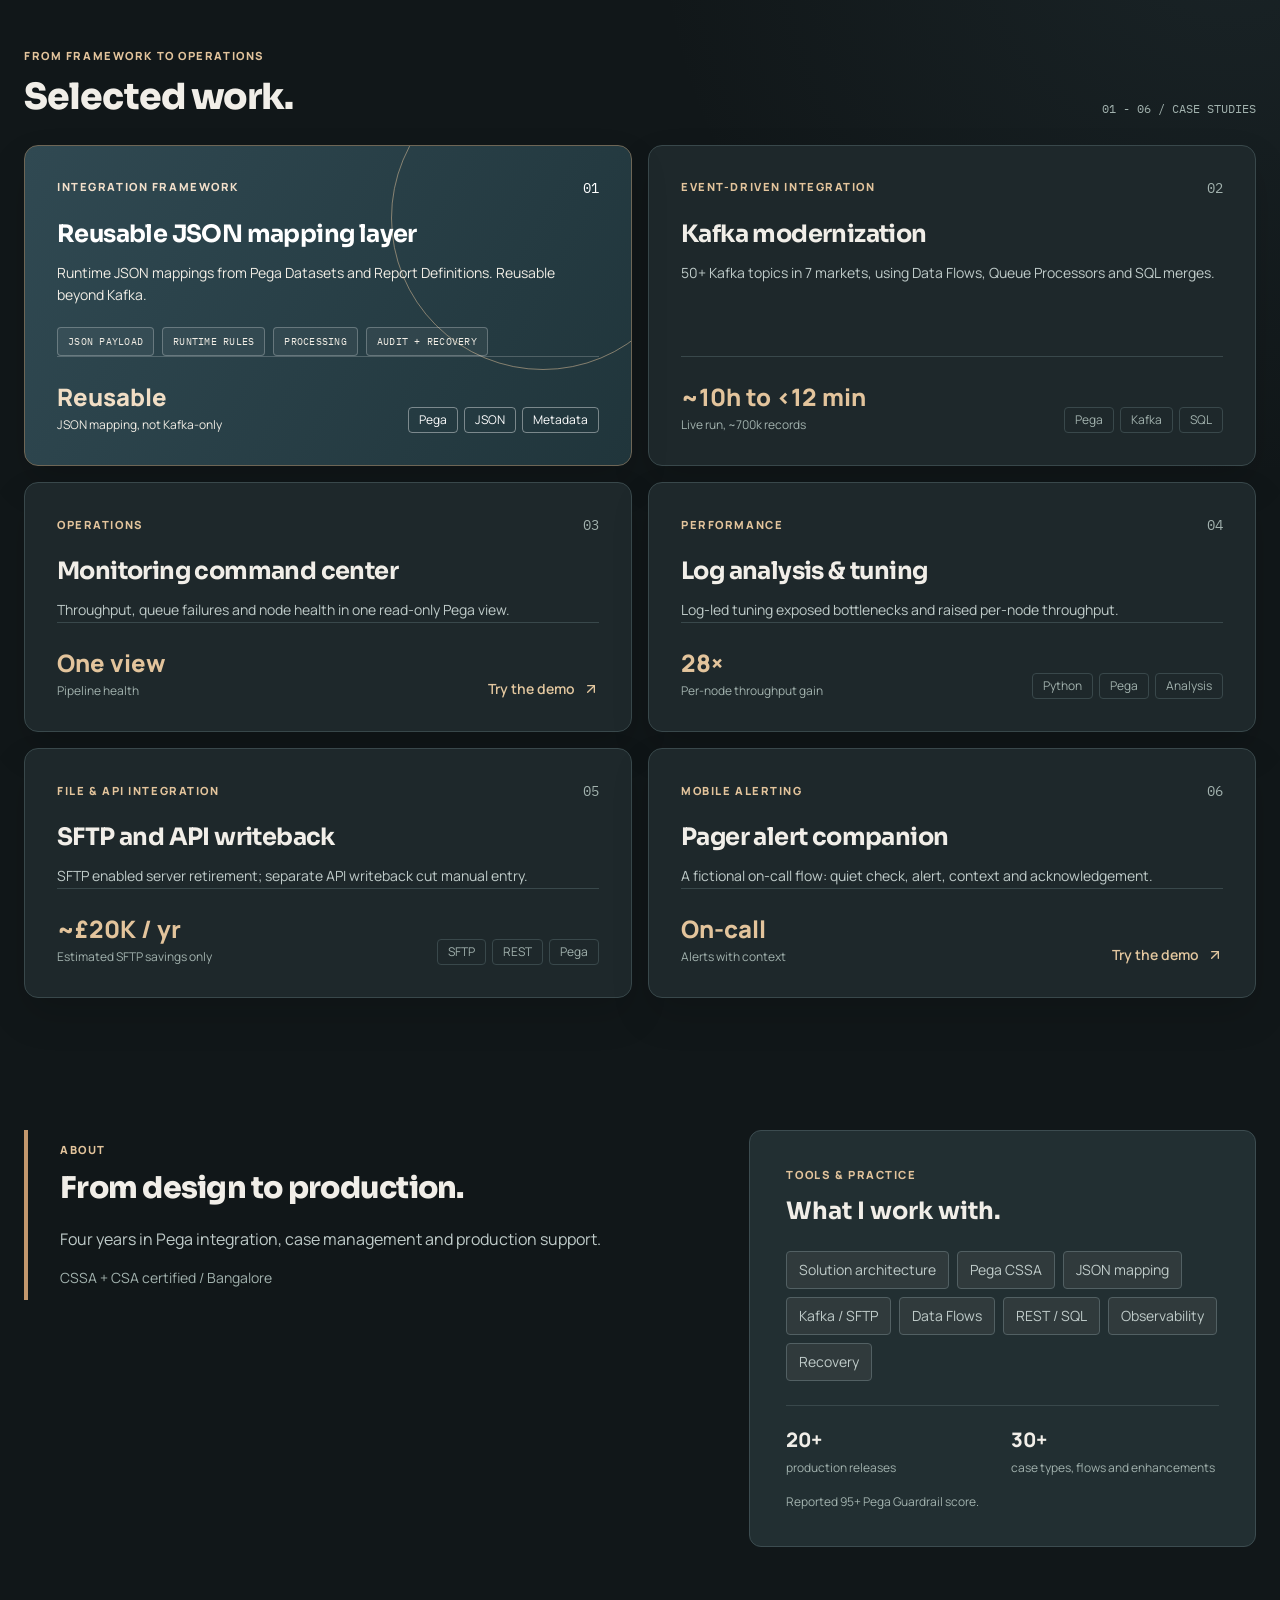
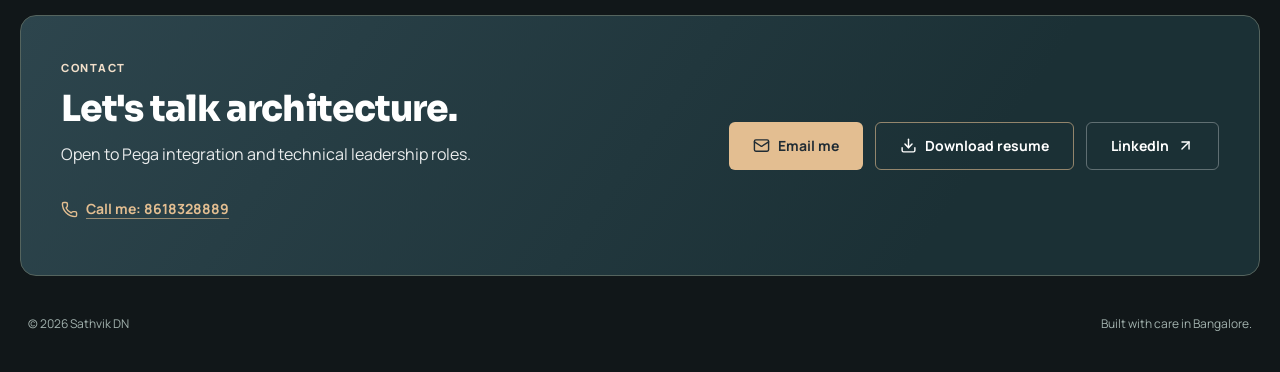
==== commit 5a6a157f: "Present Pager engineering and posters with linked resume" ====
--- a/index.html
+++ b/index.html
@@ -21,8 +21,8 @@
     <link rel="preconnect" href="https://fonts.googleapis.com" />
     <link rel="preconnect" href="https://fonts.gstatic.com" crossorigin />
     <link href="https://fonts.googleapis.com/css2?family=IBM+Plex+Mono:wght@400;500;600;700&family=Manrope:wght@400;500;600;700;800&family=Sora:wght@400;600;700;800&display=swap" rel="stylesheet" />
-    <script type="module" crossorigin src="./assets/index-CTKKJ0DL.js"></script>
-    <link rel="stylesheet" crossorigin href="./assets/index-ClSf9dVx.css">
+    <script type="module" crossorigin src="./assets/index-D8ioJK2t.js"></script>
+    <link rel="stylesheet" crossorigin href="./assets/index-B6fWd5p3.css">
   </head>
   <body>
     <div id="root"></div>
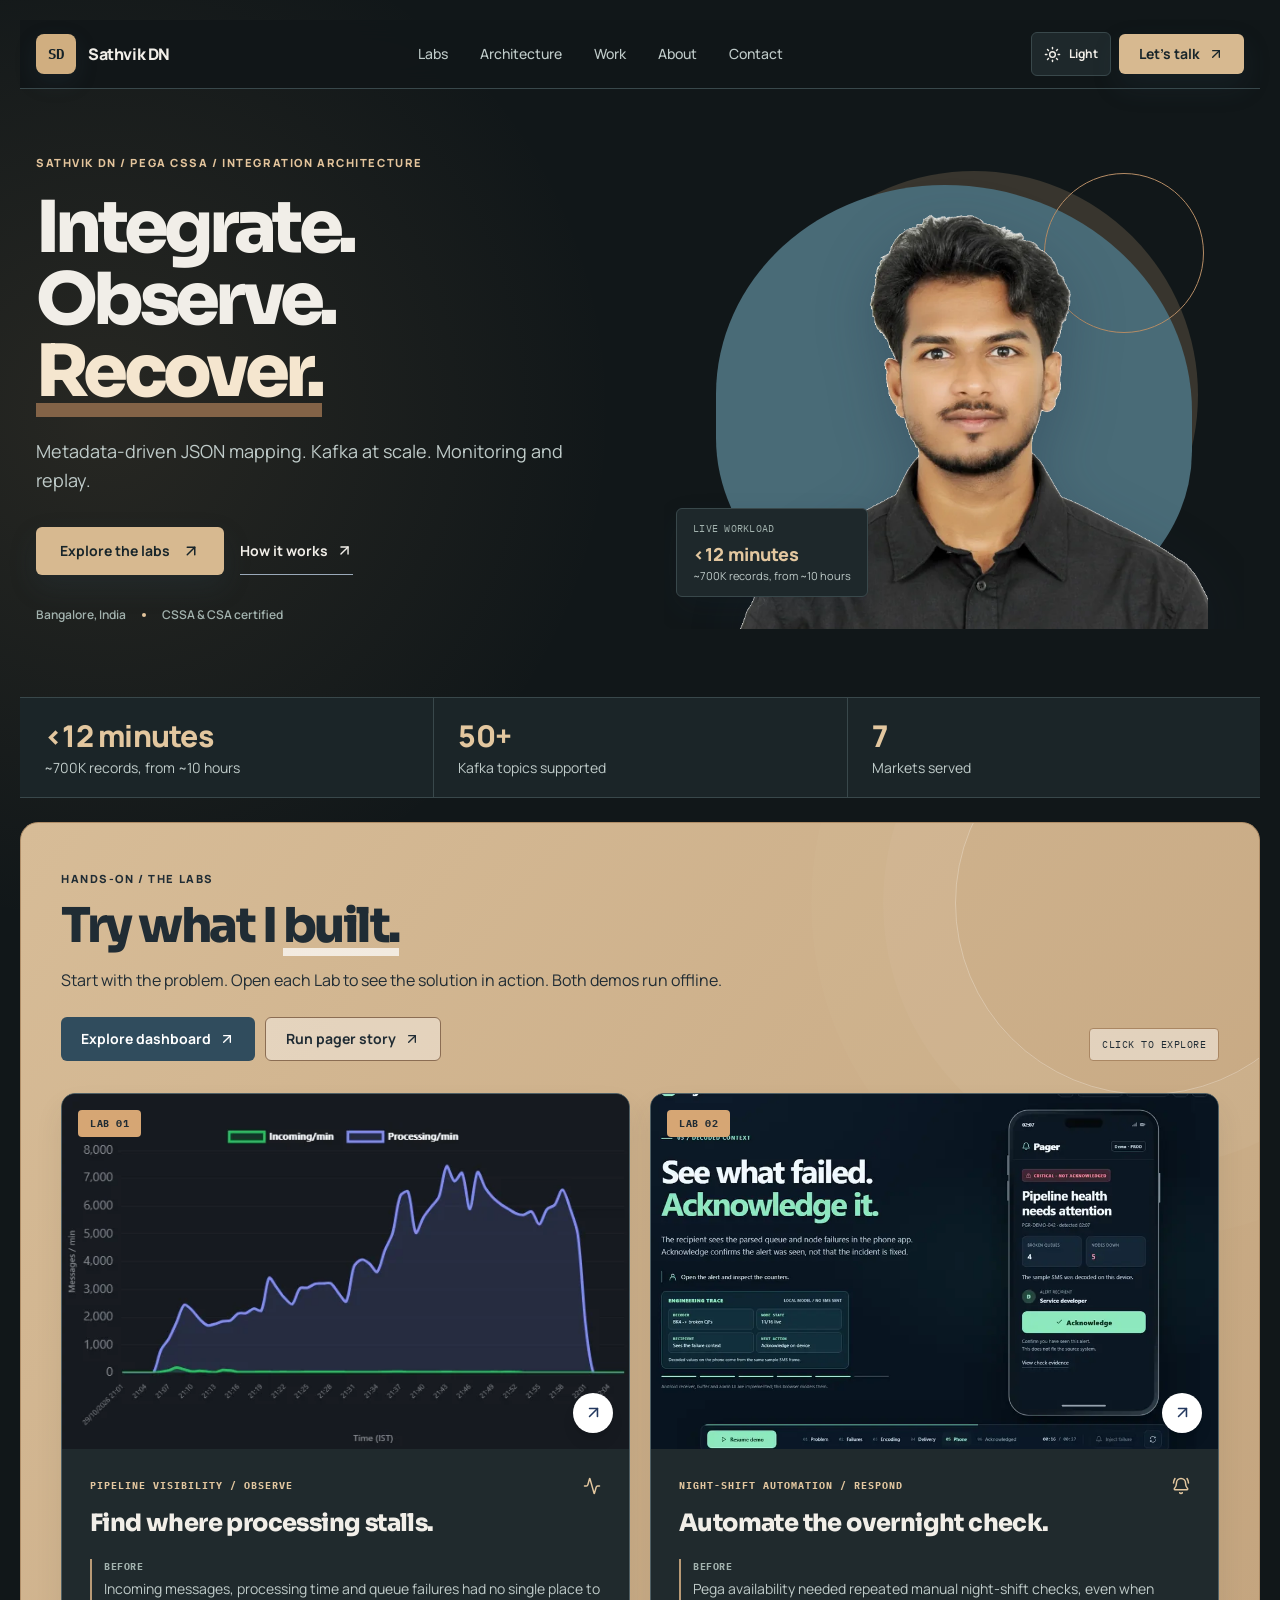
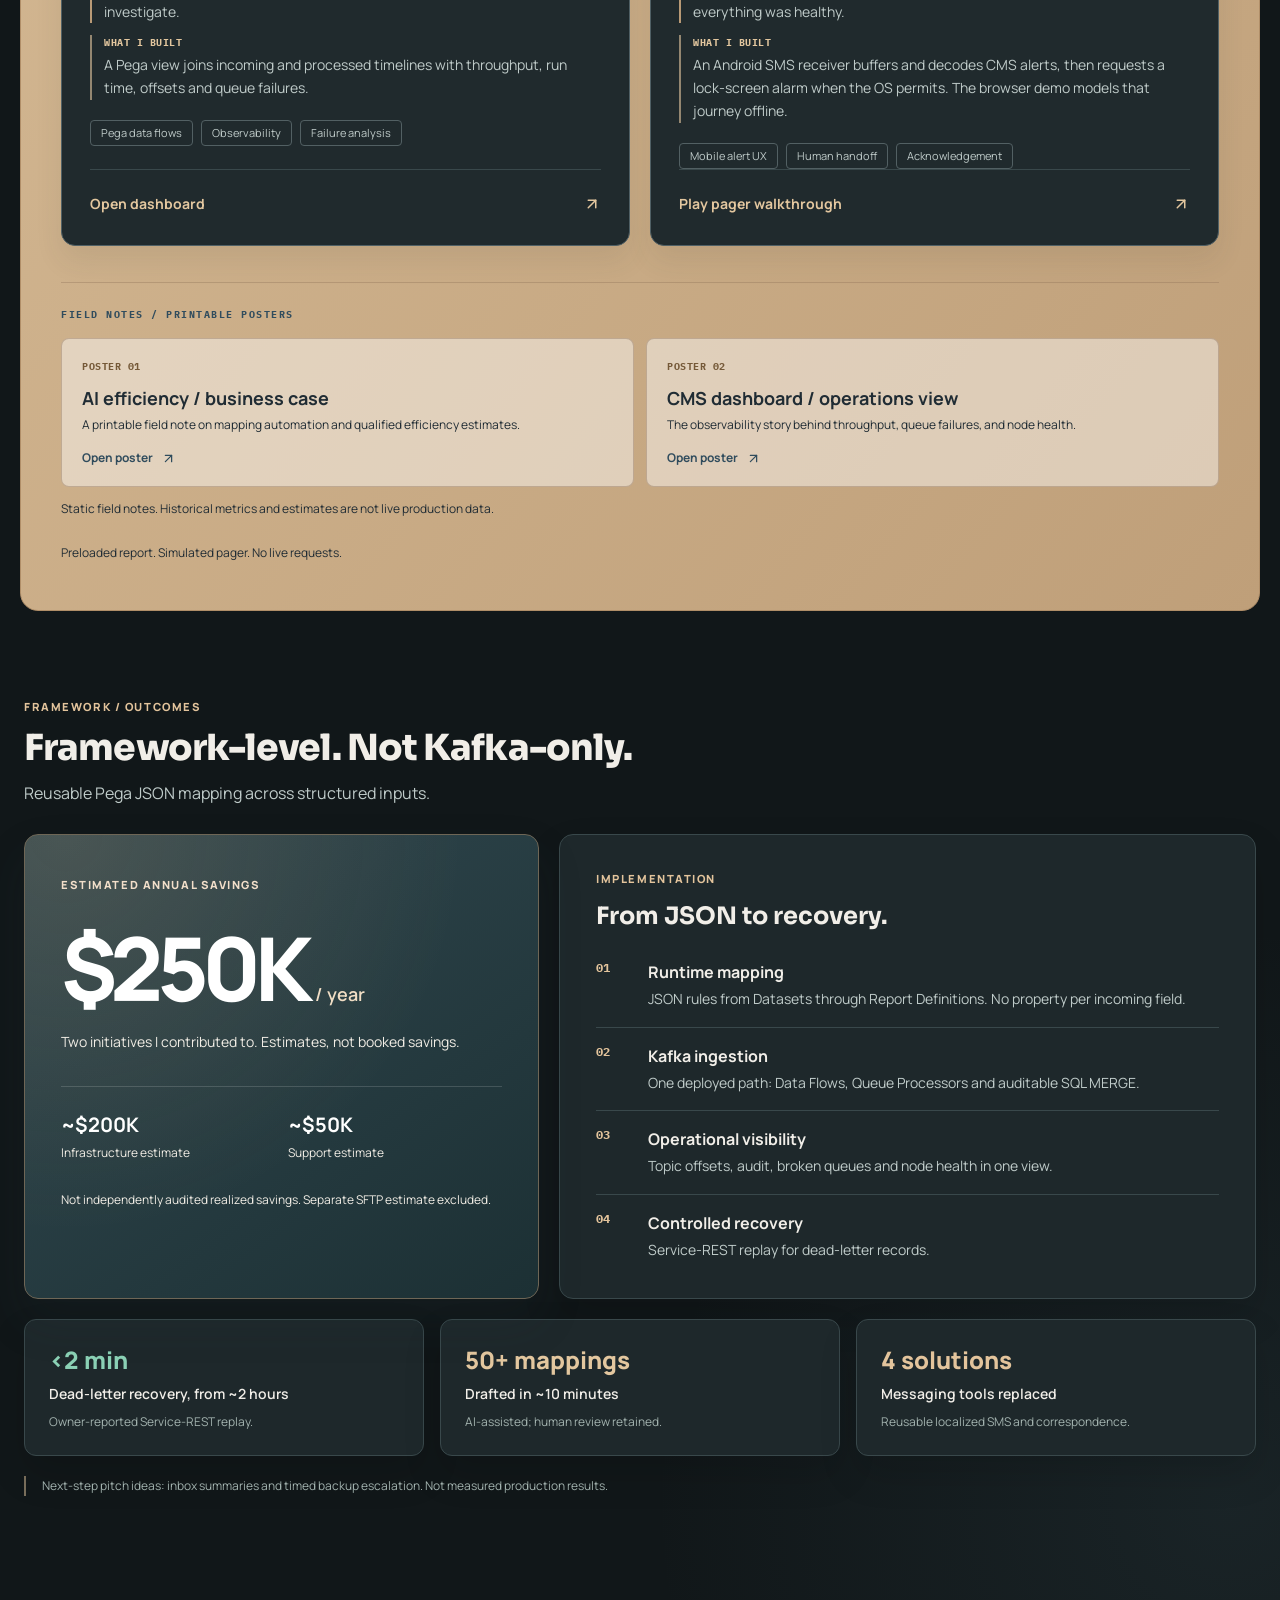
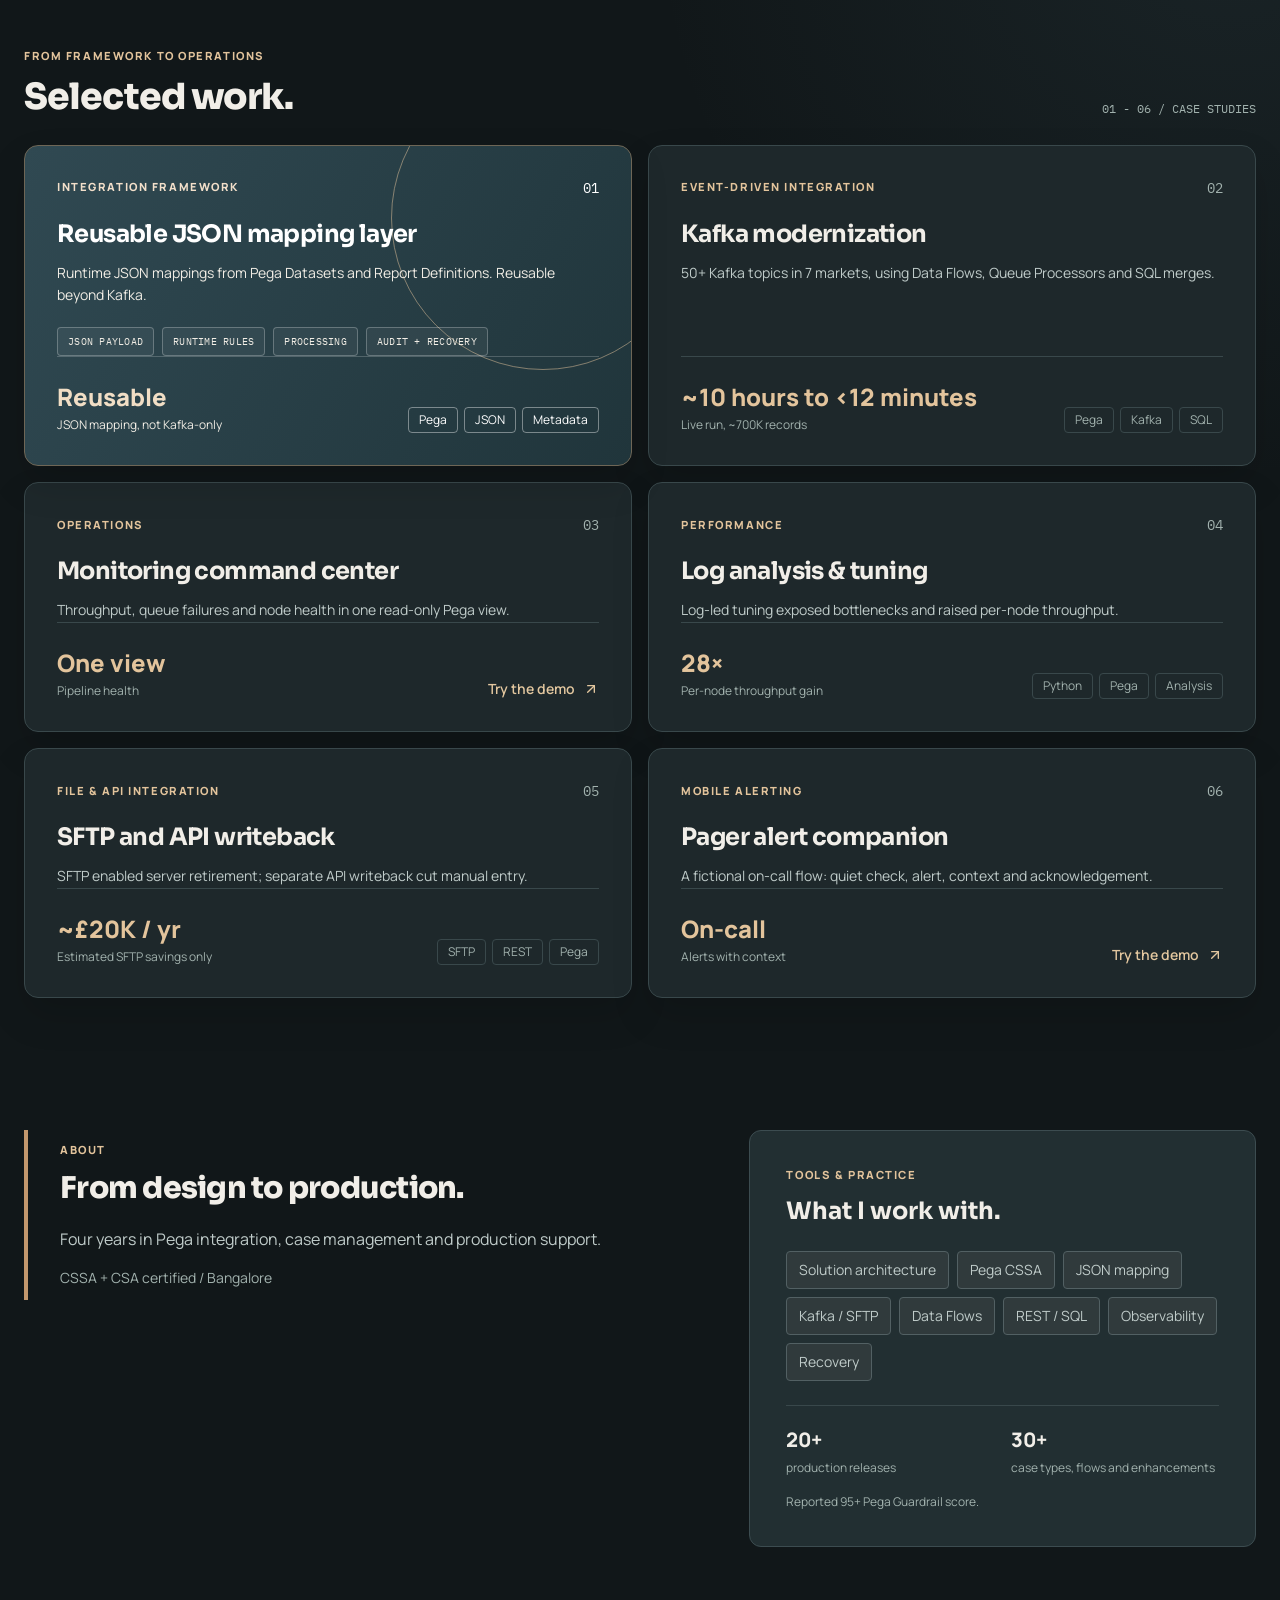
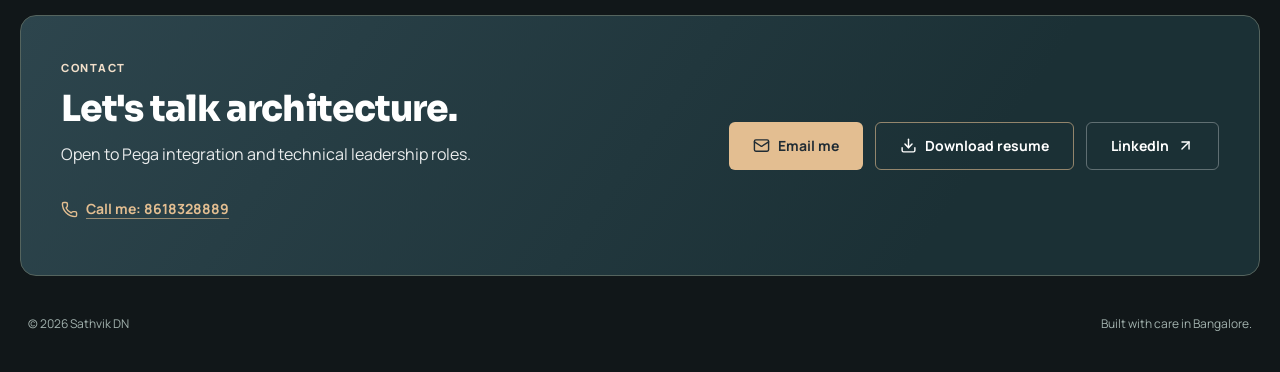
==== commit cca98b24: "Keep batch outcome and demo return links consistent" ====
--- a/index.html
+++ b/index.html
@@ -21,7 +21,7 @@
     <link rel="preconnect" href="https://fonts.googleapis.com" />
     <link rel="preconnect" href="https://fonts.gstatic.com" crossorigin />
     <link href="https://fonts.googleapis.com/css2?family=IBM+Plex+Mono:wght@400;500;600;700&family=Manrope:wght@400;500;600;700;800&family=Sora:wght@400;600;700;800&display=swap" rel="stylesheet" />
-    <script type="module" crossorigin src="./assets/index-D8ioJK2t.js"></script>
+    <script type="module" crossorigin src="./assets/index-C6Vtqsxj.js"></script>
     <link rel="stylesheet" crossorigin href="./assets/index-B6fWd5p3.css">
   </head>
   <body>
